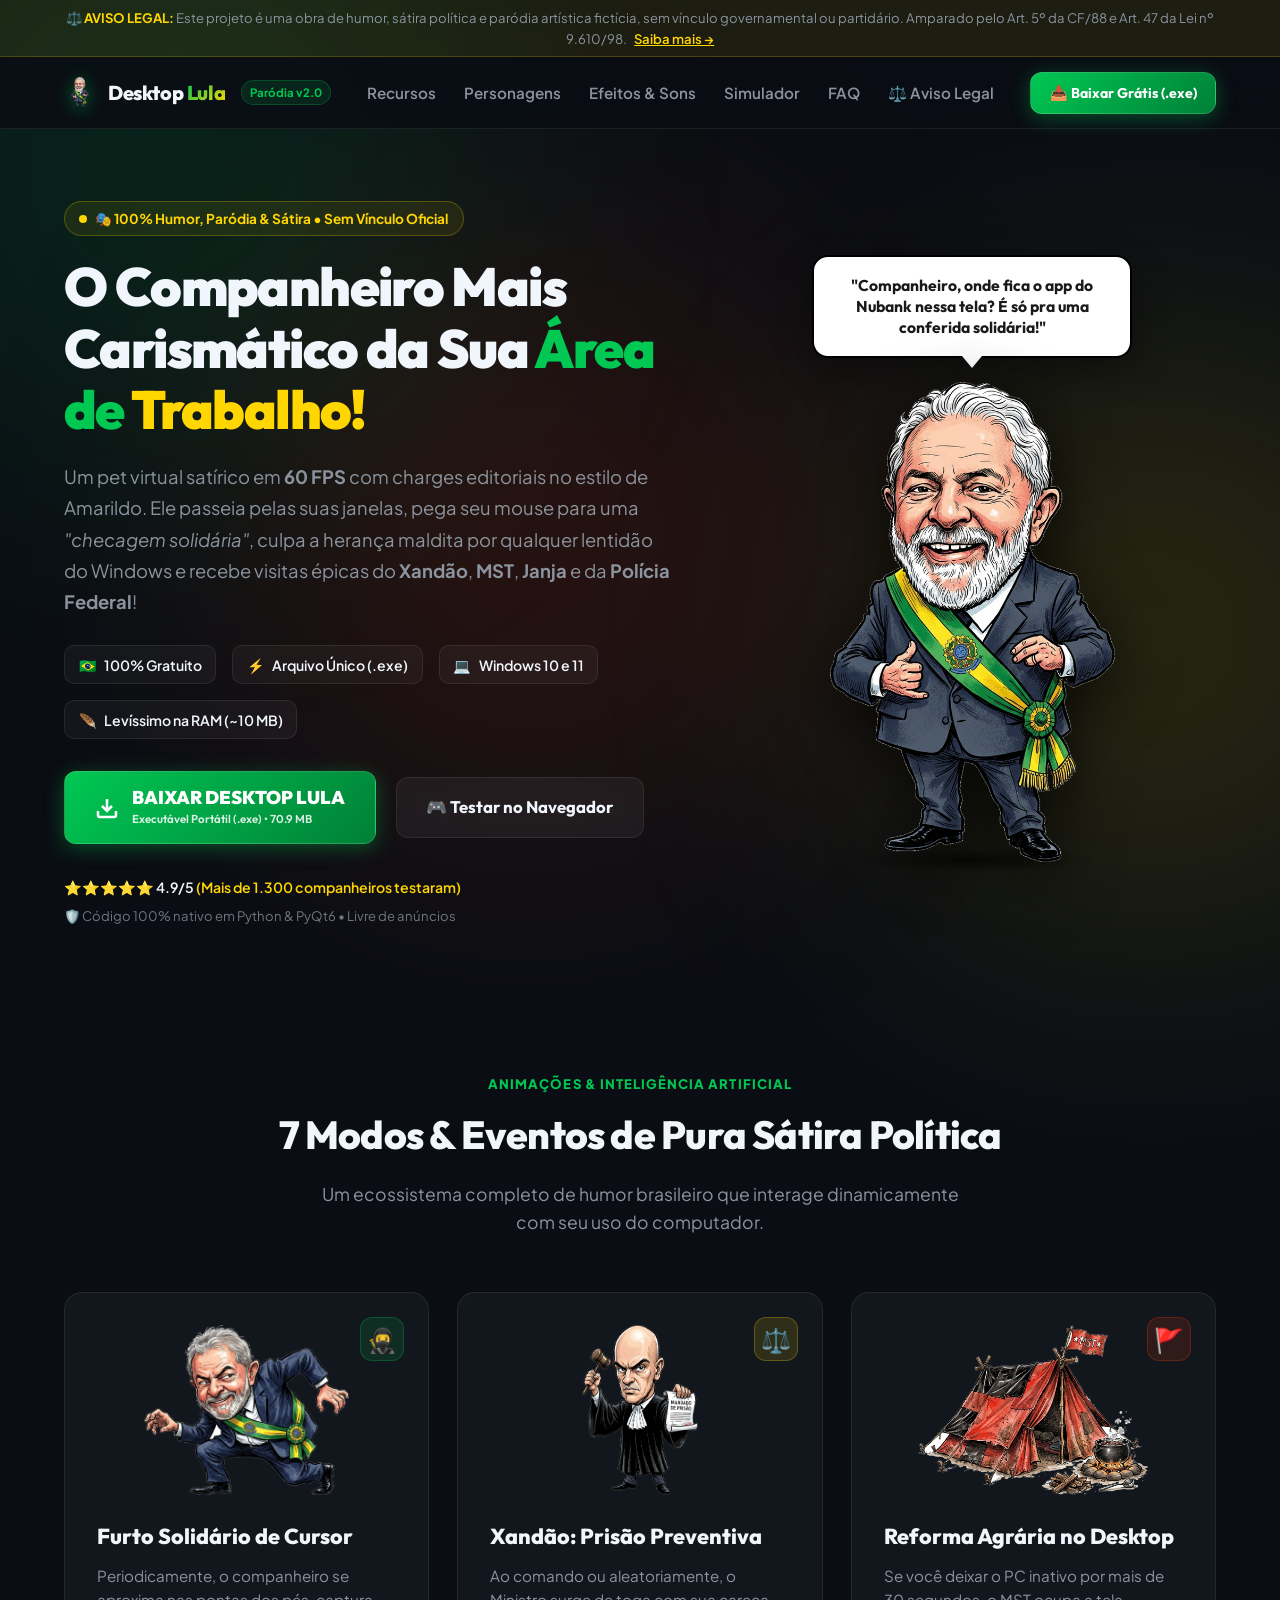
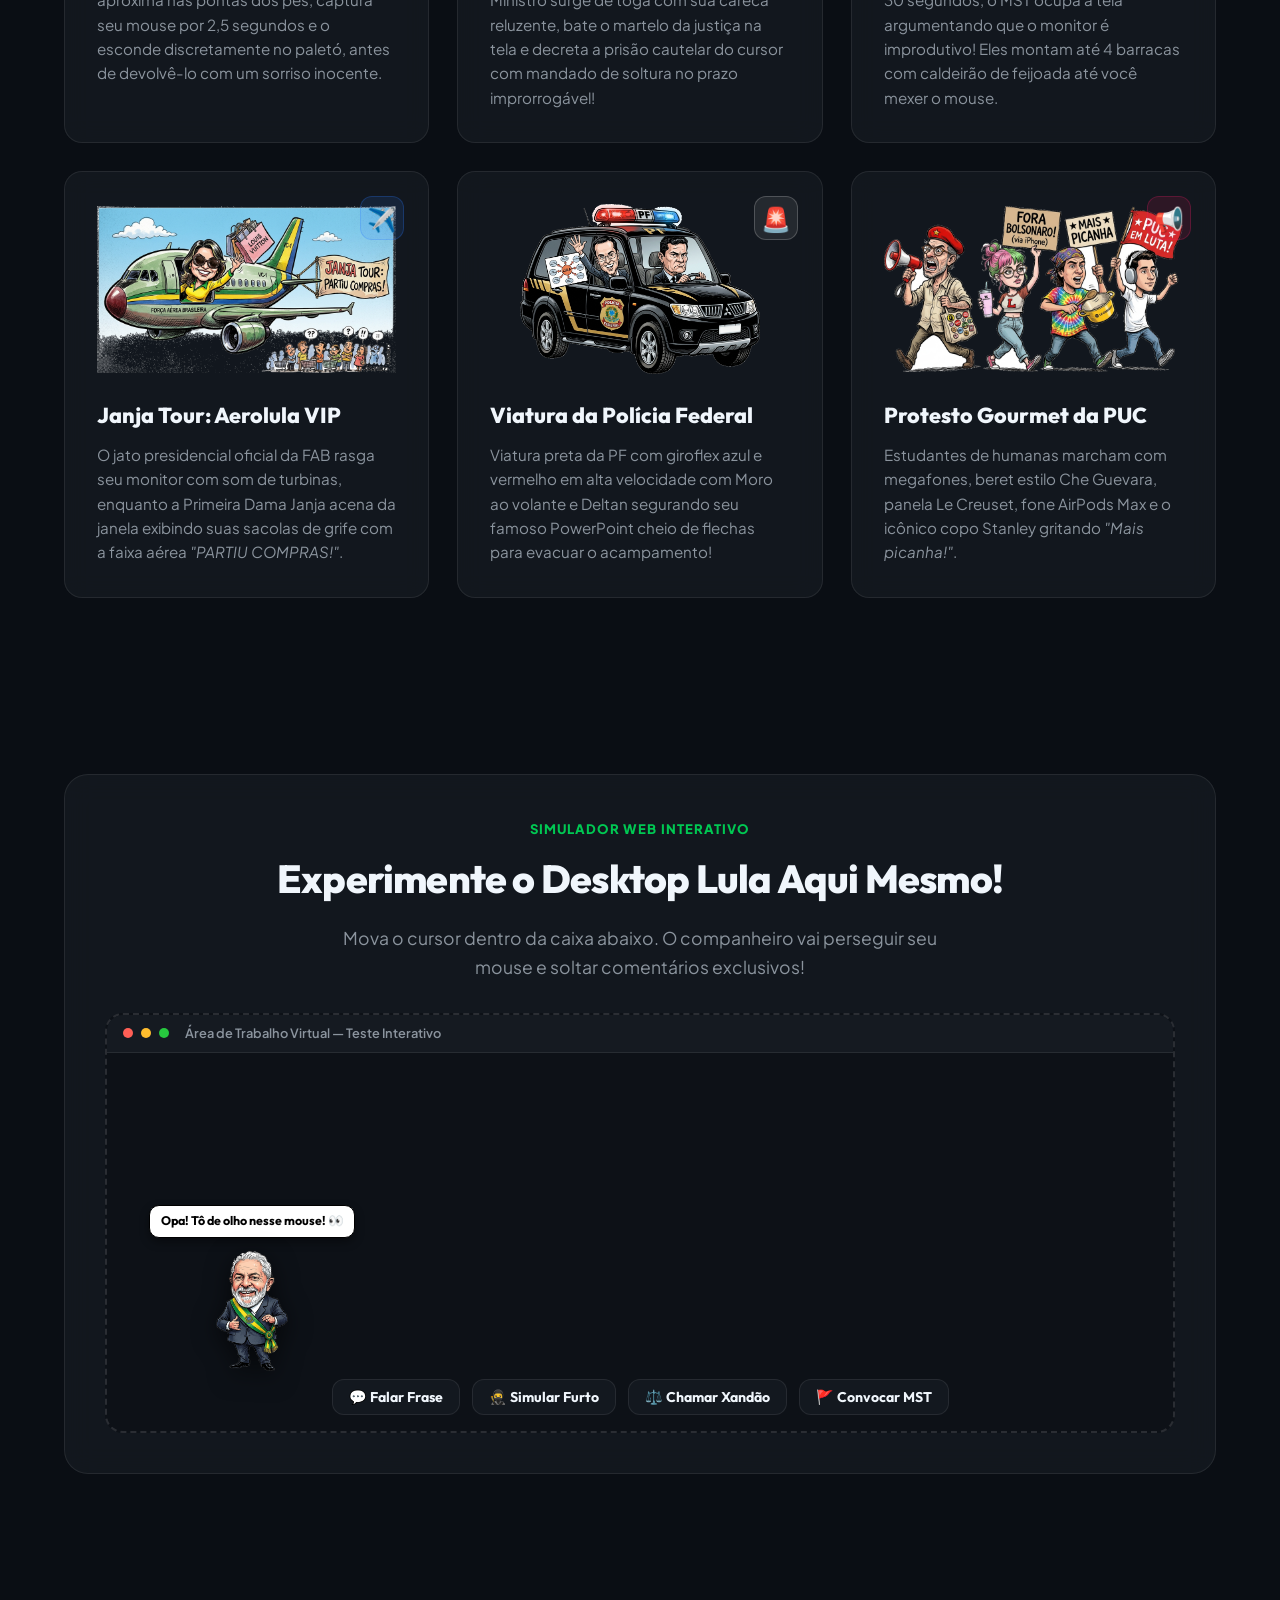
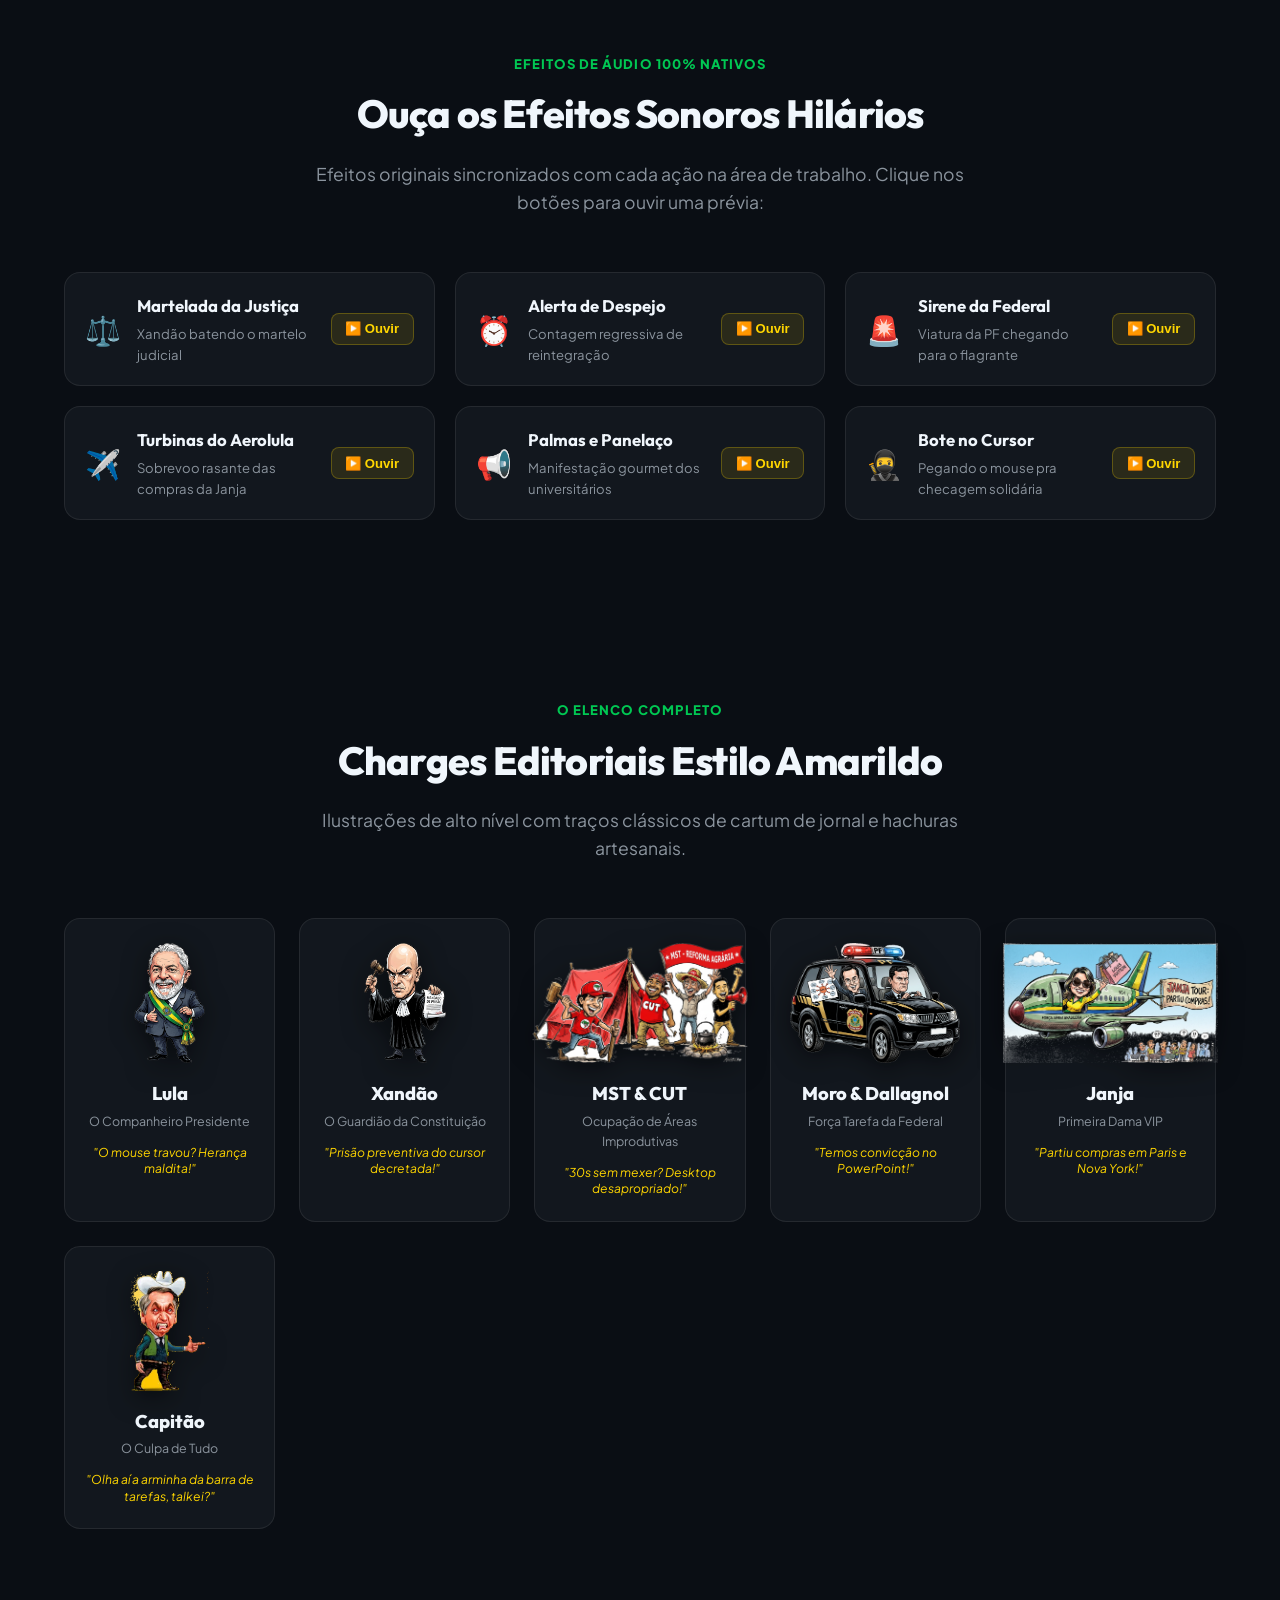
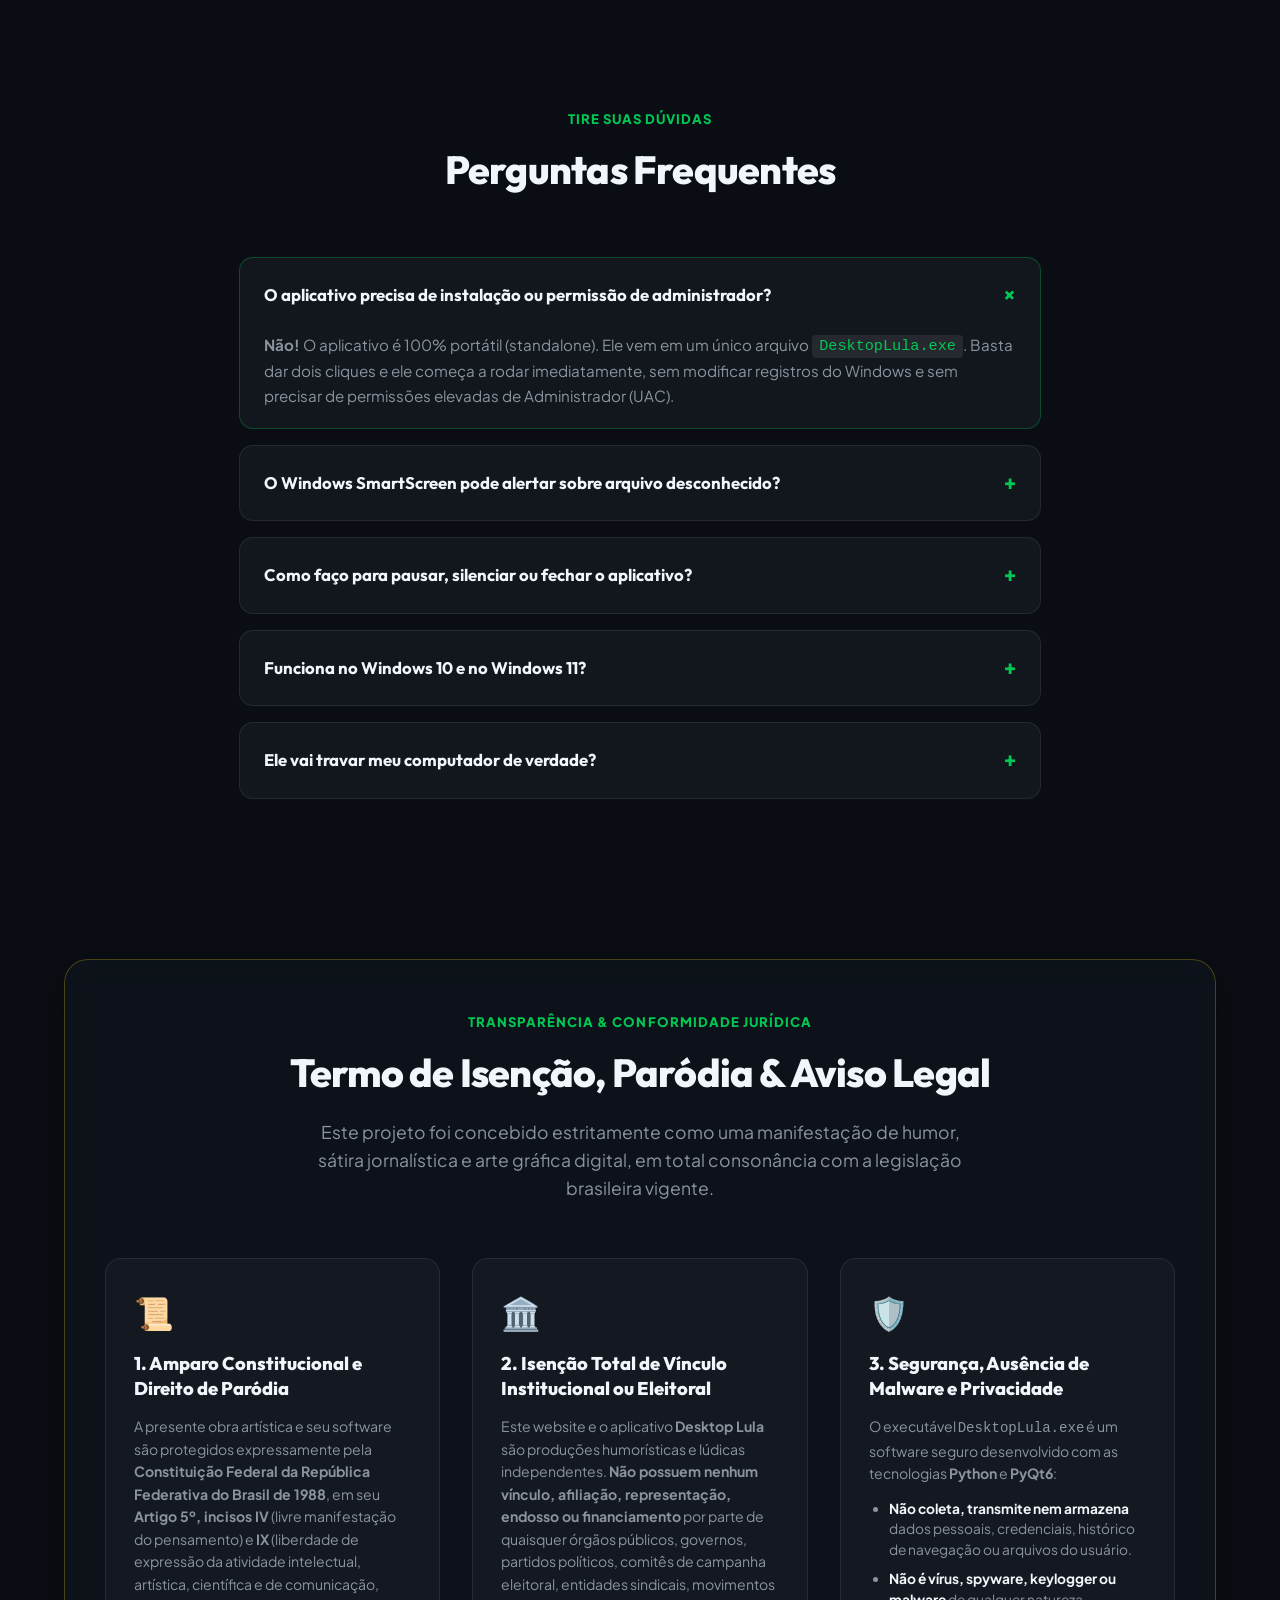
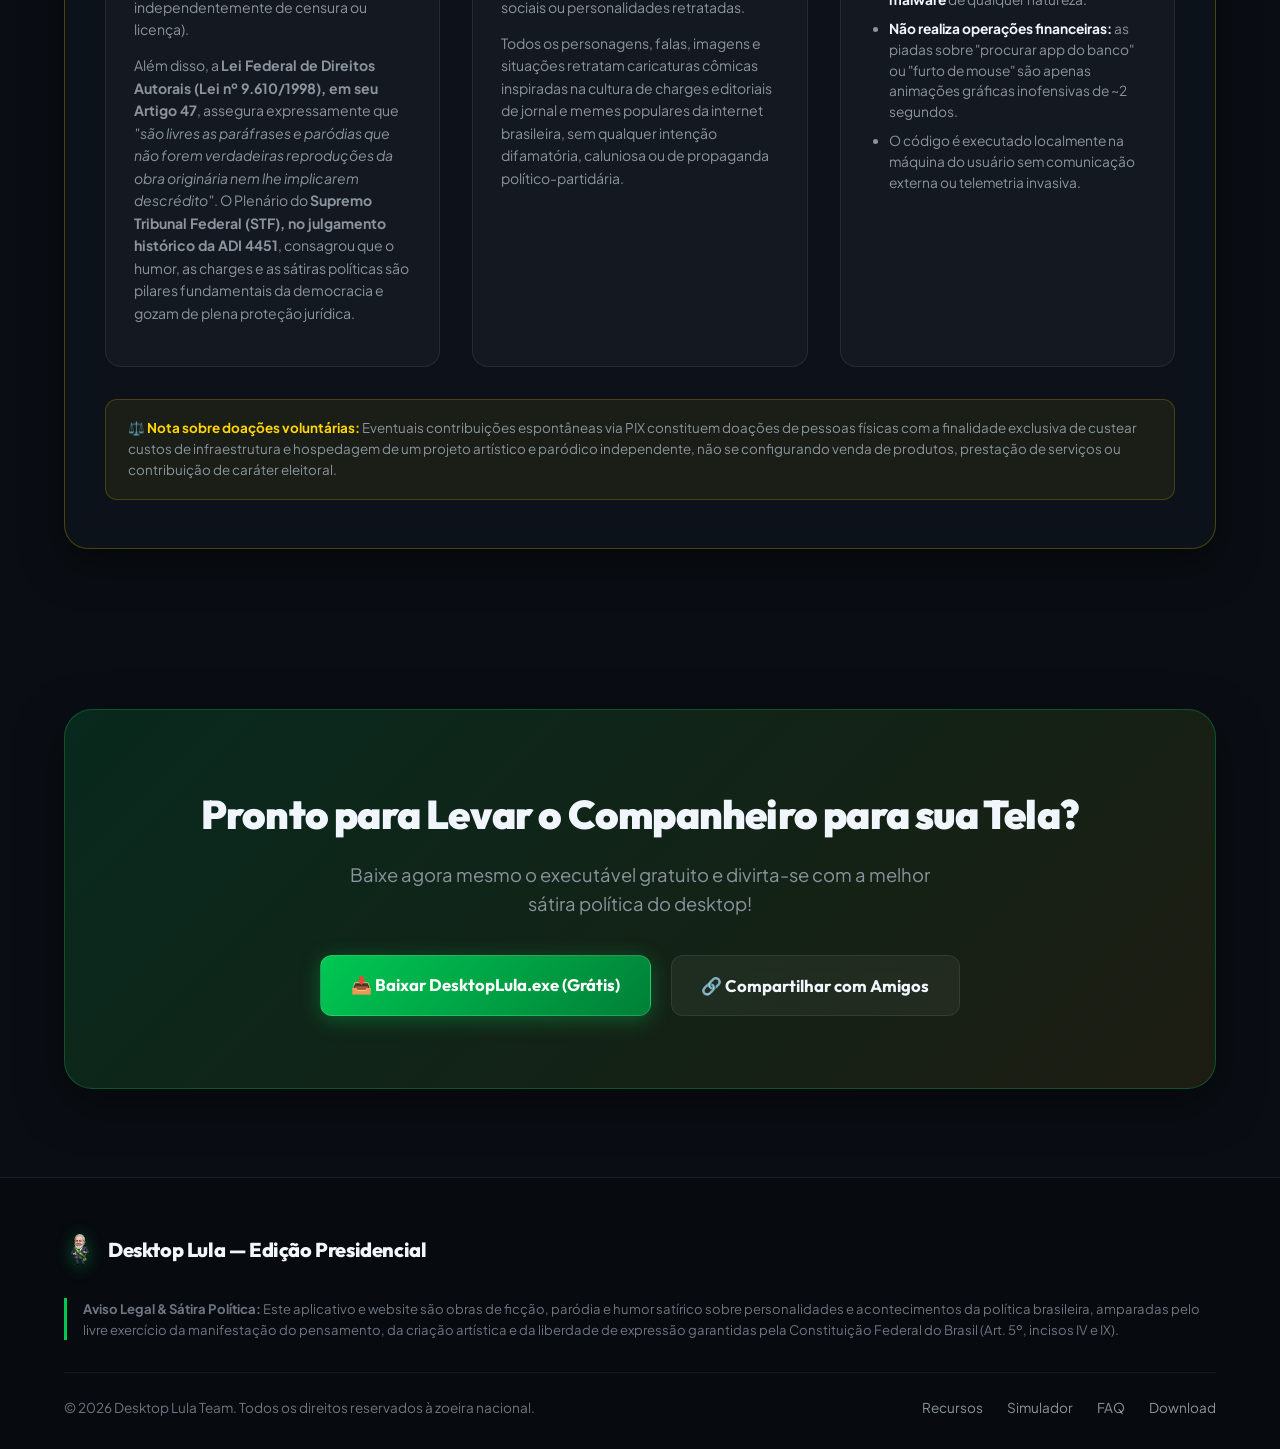
==== docs/index.html @ 73128974 "docs: configura links oficiais do repositorio e pasta docs para GitHub Pages" ====
<!DOCTYPE html>
<html lang="pt-BR">
<head>
  <meta charset="UTF-8">
  <meta name="viewport" content="width=device-width, initial-scale=1.0">
  <meta http-equiv="X-UA-Compatible" content="ie=edge">

  <!-- Primary Meta Tags & SEO -->
  <title>Desktop Lula: Edição Presidencial — O Pet Virtual Satírico para Windows</title>
  <meta name="title" content="Desktop Lula: Edição Presidencial — O Pet Virtual Satírico para Windows">
  <meta name="description" content="Baixe grátis o Desktop Lula: o mascote virtual satírico para Windows! Ele caminha pela sua tela, pega o cursor emprestado, traz o Xandão, MST, Janja e a Polícia Federal com charges exclusivas estilo Amarildo.">
  <meta name="keywords" content="desktop lula, lula pet virtual, shimeji lula windows, baixar lula pet pc, desktop pet brasil, xandao mouse, mst barracas pc, satira politica download gratis, aerolula janja, pet virtual satira">
  <meta name="author" content="Desktop Lula Team">
  <meta name="robots" content="index, follow, max-image-preview:large, max-snippet:-1, max-video-preview:-1">
  <link rel="canonical" href="https://pedrocentral09.github.io/luladesktop/">
  <meta name="theme-color" content="#008037">

  <!-- Open Graph / Facebook / WhatsApp -->
  <meta property="og:type" content="website">
  <meta property="og:url" content="https://pedrocentral09.github.io/luladesktop/">
  <meta property="og:title" content="Desktop Lula: Edição Presidencial — Baixe Grátis para Windows!">
  <meta property="og:description" content="O mascote virtual que pega seu mouse emprestado, culpa a herança maldita e traz visitas do Xandão, MST e Polícia Federal para sua área de trabalho!">
  <meta property="og:image" content="images/lula_hero.png">
  <meta property="og:image:alt" content="Caricatura do Desktop Lula caminhando na área de trabalho">
  <meta property="og:locale" content="pt_BR">
  <meta property="og:site_name" content="Desktop Lula Presidencial">

  <!-- Twitter Card -->
  <meta name="twitter:card" content="summary_large_image">
  <meta name="twitter:url" content="https://pedrocentral09.github.io/luladesktop/">
  <meta name="twitter:title" content="Desktop Lula: Edição Presidencial — Baixe Grátis para Windows!">
  <meta name="twitter:description" content="O pet virtual satírico que caminha pela sua tela e traz toda a política brasileira em charges animadas!">
  <meta name="twitter:image" content="images/lula_hero.png">

  <!-- Favicon -->
  <link rel="icon" type="image/x-icon" href="images/favicon.ico">

  <!-- Preconnect to fonts -->
  <link rel="preconnect" href="https://fonts.googleapis.com">
  <link rel="preconnect" href="https://fonts.gstatic.com" crossorigin>
  <link href="https://fonts.googleapis.com/css2?family=Outfit:wght@400;600;700;800;900&family=Plus+Jakarta+Sans:wght@400;500;600;700&display=swap" rel="stylesheet">

  <!-- Stylesheet -->
  <link rel="stylesheet" href="styles.css">

  <!-- Schema.org Structured Data -->
  <script type="application/ld+json">
  {
    "@context": "https://schema.org",
    "@type": "SoftwareApplication",
    "name": "Desktop Lula: Edição Presidencial",
    "operatingSystem": "Windows 10, Windows 11",
    "applicationCategory": "EntertainmentApplication",
    "softwareVersion": "2.0.0",
    "fileSize": "70MB",
    "offers": {
      "@type": "Offer",
      "price": "0",
      "priceCurrency": "BRL"
    },
    "description": "Aplicativo de pet virtual satírico para desktop Windows com animações fluidas a 60 FPS, física realista, efeitos sonoros e charges de sátira política.",
    "aggregateRating": {
      "@type": "AggregateRating",
      "ratingValue": "4.9",
      "ratingCount": "1380",
      "bestRating": "5",
      "worstRating": "1"
    },
    "downloadUrl": "https://github.com/pedrocentral09/luladesktop/releases/latest/download/DesktopLula.exe"
  }
  </script>
</head>
<body>

  <!-- Background Animated Glow Gradients -->
  <div class="ambient-glow glow-green"></div>
  <div class="ambient-glow glow-yellow"></div>
  <div class="ambient-glow glow-red"></div>

  <!-- Top Notice Bar (Disclaimer de Humor e Paródia) -->
  <div class="top-legal-bar">
    <div class="container text-center">
      <span>⚖️ <strong>AVISO LEGAL:</strong> Este projeto é uma obra de humor, sátira política e paródia artística fictícia, sem vínculo governamental ou partidário. Amparado pelo Art. 5º da CF/88 e Art. 47 da Lei nº 9.610/98. <a href="#aviso-legal" class="top-legal-link">Saiba mais &rarr;</a></span>
    </div>
  </div>

  <!-- Header / Navigation -->
  <header class="site-header">
    <div class="container nav-container">
      <a href="#" class="brand">
        <img src="images/favicon.ico" alt="Ícone Presidencial" class="brand-icon">
        <span class="brand-name">Desktop <span class="text-gradient">Lula</span></span>
        <span class="badge-version">Paródia v2.0</span>
      </a>

      <nav class="nav-links">
        <a href="#recursos">Recursos</a>
        <a href="#personagens">Personagens</a>
        <a href="#sons">Efeitos & Sons</a>
        <a href="#demo">Simulador</a>
        <a href="#faq">FAQ</a>
        <a href="#aviso-legal">⚖️ Aviso Legal</a>
      </nav>

      <div class="nav-actions">
        <a href="https://github.com/pedrocentral09/luladesktop/releases/latest/download/DesktopLula.exe" class="btn btn-primary btn-sm" download>
          <span>📥 Baixar Grátis (.exe)</span>
        </a>
      </div>
    </div>
  </header>

  <!-- Hero Section -->
  <section class="hero-section">
    <div class="container hero-grid">
      <div class="hero-content">
        <div class="pill-badge">
          <span class="pill-dot"></span>
          <span>🎭 100% Humor, Paródia & Sátira • Sem Vínculo Oficial</span>
        </div>

        <h1 class="hero-title">
          O Companheiro Mais Carismático da Sua <span class="highlight-green">Área de</span> <span class="highlight-yellow">Trabalho!</span>
        </h1>

        <p class="hero-description">
          Um pet virtual satírico em <strong>60 FPS</strong> com charges editoriais no estilo de Amarildo. 
          Ele passeia pelas suas janelas, pega seu mouse para uma <em>"checagem solidária"</em>, culpa a herança maldita por qualquer lentidão do Windows e recebe visitas épicas do <strong>Xandão</strong>, <strong>MST</strong>, <strong>Janja</strong> e da <strong>Polícia Federal</strong>!
        </p>

        <!-- Highlights Badges -->
        <div class="hero-badges">
          <div class="badge-item">
            <span class="badge-icon">🇧🇷</span>
            <span>100% Gratuito</span>
          </div>
          <div class="badge-item">
            <span class="badge-icon">⚡</span>
            <span>Arquivo Único (.exe)</span>
          </div>
          <div class="badge-item">
            <span class="badge-icon">💻</span>
            <span>Windows 10 e 11</span>
          </div>
          <div class="badge-item">
            <span class="badge-icon">🪶</span>
            <span>Levíssimo na RAM (~10 MB)</span>
          </div>
        </div>

        <!-- Primary CTA Buttons -->
        <div class="hero-cta-group">
          <a href="https://github.com/pedrocentral09/luladesktop/releases/latest/download/DesktopLula.exe" class="btn btn-primary btn-lg" id="btn-download" download>
            <div class="btn-icon-wrapper">
              <svg width="24" height="24" viewBox="0 0 24 24" fill="none" stroke="currentColor" stroke-width="2.5"><path d="M21 15v4a2 2 0 0 1-2 2H5a2 2 0 0 1-2-2v-4"></path><polyline points="7 10 12 15 17 10"></polyline><line x1="12" y1="15" x2="12" y2="3"></line></svg>
            </div>
            <div class="btn-text">
              <span class="btn-title">BAIXAR DESKTOP LULA</span>
              <span class="btn-sub">Executável Portátil (.exe) • 70.9 MB</span>
            </div>
          </a>

          <a href="#demo" class="btn btn-secondary btn-lg">
            <span>🎮 Testar no Navegador</span>
          </a>
        </div>

        <!-- Social Proof & Compatibility -->
        <div class="hero-footer-info">
          <div class="rating-stars">
            ⭐⭐⭐⭐⭐ <span class="rating-val">4.9/5</span> (Mais de 1.300 companheiros testaram)
          </div>
          <div class="safe-tag">
            <span class="safe-icon">🛡️</span> Código 100% nativo em Python & PyQt6 • Livre de anúncios
          </div>
        </div>
      </div>

      <!-- Hero Visual Art -->
      <div class="hero-visual">
        <div class="visual-card">
          <div class="speech-bubble-hero" id="hero-bubble">
            <p id="hero-phrase">"Companheiro, onde fica o app do Nubank nessa tela? É só pra uma conferida solidária!"</p>
            <span class="bubble-arrow"></span>
          </div>
          <img src="images/lula_hero.png" alt="Desktop Lula Caricatura Oficial" class="hero-character-img" id="hero-lula-img">
          <div class="ground-shadow"></div>
        </div>
      </div>
    </div>
  </section>

  <!-- Features Grid Section -->
  <section class="section features-section" id="recursos">
    <div class="container">
      <div class="section-header text-center">
        <span class="section-tag">Animações & Inteligência Artificial</span>
        <h2 class="section-title">7 Modos & Eventos de Pura Sátira Política</h2>
        <p class="section-desc">Um ecossistema completo de humor brasileiro que interage dinamicamente com seu uso do computador.</p>
      </div>

      <div class="features-grid">

        <!-- Feature 1 -->
        <div class="feature-card">
          <div class="feature-icon-badge badge-green">🥷</div>
          <div class="feature-img-box">
            <img src="images/lula_sneak.png" alt="Furto sutil do cursor do mouse" loading="lazy">
          </div>
          <h3 class="feature-title">Furto Solidário de Cursor</h3>
          <p class="feature-text">
            Periodicamente, o companheiro se aproxima nas pontas dos pés, captura seu mouse por 2,5 segundos e o esconde discretamente no paletó, antes de devolvê-lo com um sorriso inocente.
          </p>
        </div>

        <!-- Feature 2 -->
        <div class="feature-card">
          <div class="feature-icon-badge badge-gold">⚖️</div>
          <div class="feature-img-box">
            <img src="images/xandao.png" alt="Xandão decretando prisão preventiva do cursor" loading="lazy">
          </div>
          <h3 class="feature-title">Xandão: Prisão Preventiva</h3>
          <p class="feature-text">
            Ao comando ou aleatoriamente, o Ministro surge de toga com sua careca reluzente, bate o martelo da justiça na tela e decreta a prisão cautelar do cursor com mandado de soltura no prazo improrrogável!
          </p>
        </div>

        <!-- Feature 3 -->
        <div class="feature-card">
          <div class="feature-icon-badge badge-red">🚩</div>
          <div class="feature-img-box">
            <img src="images/tent.png" alt="Barracas do MST acampando no desktop" loading="lazy">
          </div>
          <h3 class="feature-title">Reforma Agrária no Desktop</h3>
          <p class="feature-text">
            Se você deixar o PC inativo por mais de 30 segundos, o MST ocupa a tela argumentando que o monitor é improdutivo! Eles montam até 4 barracas com caldeirão de feijoada até você mexer o mouse.
          </p>
        </div>

        <!-- Feature 4 -->
        <div class="feature-card">
          <div class="feature-icon-badge badge-blue">✈️</div>
          <div class="feature-img-box">
            <img src="images/plane.png" alt="Aerolula da Janja sobrevoando o desktop" loading="lazy">
          </div>
          <h3 class="feature-title">Janja Tour: Aerolula VIP</h3>
          <p class="feature-text">
            O jato presidencial oficial da FAB rasga seu monitor com som de turbinas, enquanto a Primeira Dama Janja acena da janela exibindo suas sacolas de grife com a faixa aérea <em>"PARTIU COMPRAS!"</em>.
          </p>
        </div>

        <!-- Feature 5 -->
        <div class="feature-card">
          <div class="feature-icon-badge badge-dark">🚨</div>
          <div class="feature-img-box">
            <img src="images/police.png" alt="Viatura da Federal com Moro e Dallagnol" loading="lazy">
          </div>
          <h3 class="feature-title">Viatura da Polícia Federal</h3>
          <p class="feature-text">
            Viatura preta da PF com giroflex azul e vermelho em alta velocidade com Moro ao volante e Deltan segurando seu famoso PowerPoint cheio de flechas para evacuar o acampamento!
          </p>
        </div>

        <!-- Feature 6 -->
        <div class="feature-card">
          <div class="feature-icon-badge badge-pink">📢</div>
          <div class="feature-img-box">
            <img src="images/puc.png" alt="Militantes da PUC com copo Stanley" loading="lazy">
          </div>
          <h3 class="feature-title">Protesto Gourmet da PUC</h3>
          <p class="feature-text">
            Estudantes de humanas marcham com megafones, beret estilo Che Guevara, panela Le Creuset, fone AirPods Max e o icônico copo Stanley gritando <em>"Mais picanha!"</em>.
          </p>
        </div>

      </div>
    </div>
  </section>

  <!-- Interactive Sandbox / Demo Simulator -->
  <section class="section demo-section" id="demo">
    <div class="container">
      <div class="demo-wrapper">
        <div class="demo-header">
          <span class="section-tag">Simulador Web Interativo</span>
          <h2 class="section-title">Experimente o Desktop Lula Aqui Mesmo!</h2>
          <p class="section-desc">Mova o cursor dentro da caixa abaixo. O companheiro vai perseguir seu mouse e soltar comentários exclusivos!</p>
        </div>

        <div class="canvas-arena" id="arena">
          <div class="arena-topbar">
            <span class="arena-dot red"></span>
            <span class="arena-dot yellow"></span>
            <span class="arena-dot green"></span>
            <span class="arena-title">Área de Trabalho Virtual — Teste Interativo</span>
          </div>

          <!-- Pet inside Simulator -->
          <div class="sim-pet" id="sim-pet">
            <div class="sim-bubble" id="sim-bubble">Opa! Tô de olho nesse mouse! 👀</div>
            <img src="images/lula_hero.png" alt="Simulador Lula" id="sim-img">
          </div>

          <!-- Interactive controls -->
          <div class="arena-controls">
            <button class="btn btn-sm btn-outline" id="btn-phrase">💬 Falar Frase</button>
            <button class="btn btn-sm btn-outline" id="btn-sound-grab">🥷 Simular Furto</button>
            <button class="btn btn-sm btn-outline" id="btn-sound-xandao">⚖️ Chamar Xandão</button>
            <button class="btn btn-sm btn-outline" id="btn-sound-mst">🚩 Convocar MST</button>
          </div>
        </div>
      </div>
    </div>
  </section>

  <!-- Soundboard / Audio Section -->
  <section class="section soundboard-section" id="sons">
    <div class="container">
      <div class="section-header text-center">
        <span class="section-tag">Efeitos de Áudio 100% Nativos</span>
        <h2 class="section-title">Ouça os Efeitos Sonoros Hilários</h2>
        <p class="section-desc">Efeitos originais sincronizados com cada ação na área de trabalho. Clique nos botões para ouvir uma prévia:</p>
      </div>

      <div class="sound-grid">
        <div class="sound-card" data-sound="xandao_gavel.wav">
          <div class="sound-icon">⚖️</div>
          <div class="sound-info">
            <h4>Martelada da Justiça</h4>
            <p>Xandão batendo o martelo judicial</p>
          </div>
          <button class="sound-play-btn" aria-label="Tocar martelada">▶️ Ouvir</button>
        </div>

        <div class="sound-card" data-sound="eviction_alert.wav">
          <div class="sound-icon">⏰</div>
          <div class="sound-info">
            <h4>Alerta de Despejo</h4>
            <p>Contagem regressiva de reintegração</p>
          </div>
          <button class="sound-play-btn" aria-label="Tocar alerta">▶️ Ouvir</button>
        </div>

        <div class="sound-card" data-sound="police_siren.wav">
          <div class="sound-icon">🚨</div>
          <div class="sound-info">
            <h4>Sirene da Federal</h4>
            <p>Viatura da PF chegando para o flagrante</p>
          </div>
          <button class="sound-play-btn" aria-label="Tocar sirene">▶️ Ouvir</button>
        </div>

        <div class="sound-card" data-sound="plane_flyby.wav">
          <div class="sound-icon">✈️</div>
          <div class="sound-info">
            <h4>Turbinas do Aerolula</h4>
            <p>Sobrevoo rasante das compras da Janja</p>
          </div>
          <button class="sound-play-btn" aria-label="Tocar avião">▶️ Ouvir</button>
        </div>

        <div class="sound-card" data-sound="protesto_puc.wav">
          <div class="sound-icon">📢</div>
          <div class="sound-info">
            <h4>Palmas e Panelaço</h4>
            <p>Manifestação gourmet dos universitários</p>
          </div>
          <button class="sound-play-btn" aria-label="Tocar protesto">▶️ Ouvir</button>
        </div>

        <div class="sound-card" data-sound="grab.wav">
          <div class="sound-icon">🥷</div>
          <div class="sound-info">
            <h4>Bote no Cursor</h4>
            <p>Pegando o mouse pra checagem solidária</p>
          </div>
          <button class="sound-play-btn" aria-label="Tocar bote">▶️ Ouvir</button>
        </div>
      </div>
    </div>
  </section>

  <!-- Characters Showcase -->
  <section class="section cast-section" id="personagens">
    <div class="container">
      <div class="section-header text-center">
        <span class="section-tag">O Elenco Completo</span>
        <h2 class="section-title">Charges Editoriais Estilo Amarildo</h2>
        <p class="section-desc">Ilustrações de alto nível com traços clássicos de cartum de jornal e hachuras artesanais.</p>
      </div>

      <div class="cast-grid">
        <div class="cast-card">
          <img src="images/lula_hero.png" alt="Lula Caricatura" class="cast-img" loading="lazy">
          <h3 class="cast-name">Lula</h3>
          <p class="cast-role">O Companheiro Presidente</p>
          <span class="cast-quote">"O mouse travou? Herança maldita!"</span>
        </div>

        <div class="cast-card">
          <img src="images/xandao.png" alt="Xandão Caricatura" class="cast-img" loading="lazy">
          <h3 class="cast-name">Xandão</h3>
          <p class="cast-role">O Guardião da Constituição</p>
          <span class="cast-quote">"Prisão preventiva do cursor decretada!"</span>
        </div>

        <div class="cast-card">
          <img src="images/mst_camp.png" alt="MST Caricatura" class="cast-img" loading="lazy">
          <h3 class="cast-name">MST & CUT</h3>
          <p class="cast-role">Ocupação de Áreas Improdutivas</p>
          <span class="cast-quote">"30s sem mexer? Desktop desapropriado!"</span>
        </div>

        <div class="cast-card">
          <img src="images/police.png" alt="Moro e Dallagnol Caricatura" class="cast-img" loading="lazy">
          <h3 class="cast-name">Moro & Dallagnol</h3>
          <p class="cast-role">Força Tarefa da Federal</p>
          <span class="cast-quote">"Temos convicção no PowerPoint!"</span>
        </div>

        <div class="cast-card">
          <img src="images/plane.png" alt="Janja Aerolula Caricatura" class="cast-img" loading="lazy">
          <h3 class="cast-name">Janja</h3>
          <p class="cast-role">Primeira Dama VIP</p>
          <span class="cast-quote">"Partiu compras em Paris e Nova York!"</span>
        </div>

        <div class="cast-card">
          <img src="images/bolsonaro.png" alt="Bolsonaro Caricatura" class="cast-img" loading="lazy">
          <h3 class="cast-name">Capitão</h3>
          <p class="cast-role">O Culpa de Tudo</p>
          <span class="cast-quote">"Olha aí a arminha da barra de tarefas, talkei?"</span>
        </div>
      </div>
    </div>
  </section>

  <!-- FAQ Section -->
  <section class="section faq-section" id="faq">
    <div class="container max-w-md">
      <div class="section-header text-center">
        <span class="section-tag">Tire Suas Dúvidas</span>
        <h2 class="section-title">Perguntas Frequentes</h2>
      </div>

      <div class="faq-accordion">
        <details class="faq-item" open>
          <summary class="faq-question">
            <span>O aplicativo precisa de instalação ou permissão de administrador?</span>
            <span class="faq-icon">+</span>
          </summary>
          <div class="faq-answer">
            <p><strong>Não!</strong> O aplicativo é 100% portátil (standalone). Ele vem em um único arquivo <code>DesktopLula.exe</code>. Basta dar dois cliques e ele começa a rodar imediatamente, sem modificar registros do Windows e sem precisar de permissões elevadas de Administrador (UAC).</p>
          </div>
        </details>

        <details class="faq-item">
          <summary class="faq-question">
            <span>O Windows SmartScreen pode alertar sobre arquivo desconhecido?</span>
            <span class="faq-icon">+</span>
          </summary>
          <div class="faq-answer">
            <p>Sim, como se trata de um executável independente novo e sem certificado comercial da Microsoft de dezenas de milhares de dólares, o Windows pode exibir a tela azul do SmartScreen. Basta clicar em <strong>"Mais informações"</strong> e depois em <strong>"Executar assim mesmo"</strong>. O código é 100% limpo, feito em Python e PyQt6.</p>
          </div>
        </details>

        <details class="faq-item">
          <summary class="faq-question">
            <span>Como faço para pausar, silenciar ou fechar o aplicativo?</span>
            <span class="faq-icon">+</span>
          </summary>
          <div class="faq-answer">
            <p>O Desktop Lula fica discretamente na bandeja do sistema (perto do relógio do Windows). Basta clicar com o botão direito no ícone presidencial para abrir o menu completo com opções de <strong>Pausar</strong>, <strong>Silenciar Sons</strong>, <strong>Disparar Ações Manuais</strong> ou <strong>Fechar</strong>.</p>
          </div>
        </details>

        <details class="faq-item">
          <summary class="faq-question">
            <span>Funciona no Windows 10 e no Windows 11?</span>
            <span class="faq-icon">+</span>
          </summary>
          <div class="faq-answer">
            <p>Sim! É totalmente compatível com Windows 10 e Windows 11 (64-bit), suportando múltiplos monitores e mantendo transparência suave com aceleração de hardware.</p>
          </div>
        </details>

        <details class="faq-item">
          <summary class="faq-question">
            <span>Ele vai travar meu computador de verdade?</span>
            <span class="faq-icon">+</span>
          </summary>
          <div class="faq-answer">
            <p>Não! Todas as interações com o mouse duram apenas cerca de 2 segundos para fins de piada visual e devolvem imediatamente o controle total do cursor para você. O uso de memória RAM é de apenas ~10 a 20 MB.</p>
          </div>
        </details>
      </div>
    </div>
  </section>

  <!-- Seção de Termo Legal e Isenção de Responsabilidade (Disclaimer Jurídico) -->
  <section class="section legal-section" id="aviso-legal">
    <div class="container">
      <div class="legal-card-main">
        <div class="section-header text-center">
          <span class="section-tag">Transparência & Conformidade Jurídica</span>
          <h2 class="section-title">Termo de Isenção, Paródia & Aviso Legal</h2>
          <p class="section-desc">
            Este projeto foi concebido estritamente como uma manifestação de humor, sátira jornalística e arte gráfica digital, em total consonância com a legislação brasileira vigente.
          </p>
        </div>

        <div class="legal-grid">
          <!-- Bloco 1: Amparo Constitucional e Liberdade de Expressão -->
          <div class="legal-card">
            <div class="legal-icon">📜</div>
            <h3>1. Amparo Constitucional e Direito de Paródia</h3>
            <p>
              A presente obra artística e seu software são protegidos expressamente pela <strong>Constituição Federal da República Federativa do Brasil de 1988</strong>, em seu <strong>Artigo 5º, incisos IV</strong> (livre manifestação do pensamento) e <strong>IX</strong> (liberdade de expressão da atividade intelectual, artística, científica e de comunicação, independentemente de censura ou licença).
            </p>
            <p>
              Além disso, a <strong>Lei Federal de Direitos Autorais (Lei nº 9.610/1998), em seu Artigo 47</strong>, assegura expressamente que <em>"são livres as paráfrases e paródias que não forem verdadeiras reproduções da obra originária nem lhe implicarem descrédito"</em>. O Plenário do <strong>Supremo Tribunal Federal (STF), no julgamento histórico da ADI 4451</strong>, consagrou que o humor, as charges e as sátiras políticas são pilares fundamentais da democracia e gozam de plena proteção jurídica.
            </p>
          </div>

          <!-- Bloco 2: Ausência de Vínculo Partidário ou Governamental -->
          <div class="legal-card">
            <div class="legal-icon">🏛️</div>
            <h3>2. Isenção Total de Vínculo Institucional ou Eleitoral</h3>
            <p>
              Este website e o aplicativo <strong>Desktop Lula</strong> são produções humorísticas e lúdicas independentes. <strong>Não possuem nenhum vínculo, afiliação, representação, endosso ou financiamento</strong> por parte de quaisquer órgãos públicos, governos, partidos políticos, comitês de campanha eleitoral, entidades sindicais, movimentos sociais ou personalidades retratadas.
            </p>
            <p>
              Todos os personagens, falas, imagens e situações retratam caricaturas cômicas inspiradas na cultura de charges editoriais de jornal e memes populares da internet brasileira, sem qualquer intenção difamatória, caluniosa ou de propaganda político-partidária.
            </p>
          </div>

          <!-- Bloco 3: Segurança Técnica, Privacidade e Integridade -->
          <div class="legal-card">
            <div class="legal-icon">🛡️</div>
            <h3>3. Segurança, Ausência de Malware e Privacidade</h3>
            <p>
              O executável <code>DesktopLula.exe</code> é um software seguro desenvolvido com as tecnologias <strong>Python</strong> e <strong>PyQt6</strong>:
            </p>
            <ul class="legal-list">
              <li><strong>Não coleta, transmite nem armazena</strong> dados pessoais, credenciais, histórico de navegação ou arquivos do usuário.</li>
              <li><strong>Não é vírus, spyware, keylogger ou malware</strong> de qualquer natureza.</li>
              <li><strong>Não realiza operações financeiras:</strong> as piadas sobre "procurar app do banco" ou "furto de mouse" são apenas animações gráficas inofensivas de ~2 segundos.</li>
              <li>O código é executado localmente na máquina do usuário sem comunicação externa ou telemetria invasiva.</li>
            </ul>
          </div>
        </div>

        <div class="legal-notice-box">
          <p>
            ⚖️ <strong>Nota sobre doações voluntárias:</strong> Eventuais contribuições espontâneas via PIX constituem doações de pessoas físicas com a finalidade exclusiva de custear custos de infraestrutura e hospedagem de um projeto artístico e paródico independente, não se configurando venda de produtos, prestação de serviços ou contribuição de caráter eleitoral.
          </p>
        </div>
      </div>
    </div>
  </section>

  <!-- Final CTA Banner -->
  <section class="section final-cta-section">
    <div class="container text-center">
      <div class="cta-box">
        <h2 class="cta-box-title">Pronto para Levar o Companheiro para sua Tela?</h2>
        <p class="cta-box-desc">Baixe agora mesmo o executável gratuito e divirta-se com a melhor sátira política do desktop!</p>
        <div class="cta-box-actions">
          <a href="https://github.com/pedrocentral09/luladesktop/releases/latest/download/DesktopLula.exe" class="btn btn-primary btn-lg" download>
            <span>📥 Baixar DesktopLula.exe (Grátis)</span>
          </a>
          <button class="btn btn-secondary btn-lg" onclick="navigator.clipboard.writeText(window.location.href); alert('Link da página copiado com sucesso! Compartilhe com os amigos no WhatsApp e Telegram.');">
            <span>🔗 Compartilhar com Amigos</span>
          </button>
        </div>
      </div>
    </div>
  </section>

  <!-- Site Footer -->
  <footer class="site-footer">
    <div class="container footer-content">
      <div class="footer-brand">
        <img src="images/favicon.ico" alt="Ícone Presidencial" class="brand-icon">
        <span class="brand-name">Desktop Lula — Edição Presidencial</span>
      </div>

      <div class="footer-disclaimer">
        <p>
          <strong>Aviso Legal & Sátira Política:</strong> Este aplicativo e website são obras de ficção, paródia e humor satírico sobre personalidades e acontecimentos da política brasileira, amparadas pelo livre exercício da manifestação do pensamento, da criação artística e da liberdade de expressão garantidas pela Constituição Federal do Brasil (Art. 5º, incisos IV e IX).
        </p>
      </div>

      <div class="footer-bottom">
        <p>© 2026 Desktop Lula Team. Todos os direitos reservados à zoeira nacional.</p>
        <div class="footer-links">
          <a href="#recursos">Recursos</a>
          <a href="#demo">Simulador</a>
          <a href="#faq">FAQ</a>
          <a href="https://github.com/pedrocentral09/luladesktop/releases/latest/download/DesktopLula.exe" download>Download</a>
        </div>
      </div>
    </div>
  </footer>

  <!-- Modal de Doação / Apoio Solidário no Download -->
  <div class="modal-overlay" id="donation-modal" role="dialog" aria-modal="true" aria-labelledby="modal-title">
    <div class="modal-card">
      <button class="modal-close-btn" id="modal-close" aria-label="Fechar janela">&times;</button>
      
      <div class="modal-header text-center">
        <div class="modal-badge">
          <span class="badge-dot"></span>
          <span>✅ Seu download está iniciando...</span>
        </div>
        <div class="modal-avatar">
          <img src="images/lula_hero.png" alt="Lula pedindo o Pix solidário" class="modal-lula-img">
        </div>
        <h3 class="modal-title" id="modal-title">Fortaleça com o <span class="highlight-yellow">Pix da Picanha!</span> 🥩🍺</h3>
        <p class="modal-desc">
          O <strong>Desktop Lula</strong> é 100% gratuito e livre de anúncios. Se você curtiu o projeto, que tal pagar um cafezinho ou contribuir com as despesas do Aerolula?
        </p>
      </div>

      <!-- Quick values -->
      <div class="donation-options">
        <button class="donation-pill active" data-val="2.00">☕ R$ 2,00 <span>Cafezinho</span></button>
        <button class="donation-pill" data-val="5.00">🍺 R$ 5,00 <span>Cervejinha</span></button>
        <button class="donation-pill" data-val="10.00">🥩 R$ 10,00 <span>Picanha</span></button>
        <button class="donation-pill" data-val="20.00">❤️ R$ 20,00 <span>Taxa do Amor</span></button>
      </div>

      <!-- PIX Box -->
      <div class="pix-box">
        <div class="pix-info">
          <span class="pix-label">Chave PIX (Aleatória / E-mail):</span>
          <div class="pix-key-wrapper">
            <input type="text" readonly id="pix-key-input" value="suachavepix@exemplo.com.br" class="pix-input">
            <button class="btn btn-sm btn-primary" id="btn-copy-pix">
              <span id="copy-pix-text">📋 Copiar Chave</span>
            </button>
          </div>
        </div>
        <div class="pix-qr-section">
          <img src="https://api.qrserver.com/v1/create-qr-code/?size=140x140&data=suachavepix@exemplo.com.br" alt="QR Code PIX" id="pix-qr-img" class="pix-qr">
          <span class="pix-qr-hint">Abra o app do seu banco e aponte a câmera</span>
        </div>
      </div>

      <!-- Alternative Payment (Livepix / Mercado Pago) -->
      <div class="alt-payment text-center">
        <span>Ou prefere apoiar por cartão / boleto?</span>
        <a href="https://livepix.gg/" target="_blank" rel="noopener" class="link-alt-pay">Acessar página no Livepix / Mercado Pago &rarr;</a>
      </div>

      <div class="modal-footer text-center">
        <button class="btn-skip-download" id="btn-modal-continue">
          Não posso apoiar agora, apenas continuar com o download &rarr;
        </button>
      </div>
    </div>
  </div>

  <!-- Scripts -->
  <script src="app.js"></script>
</body>
</html>
---- docs/styles.css ----
/* ==========================================================================
   Desktop Lula: Edição Presidencial — Modern Satirical Landing Page Styles
   ========================================================================== */

:root {
  --bg-dark: #0a0e14;
  --bg-card: rgba(22, 27, 34, 0.75);
  --bg-card-hover: rgba(30, 38, 48, 0.85);
  --border-card: rgba(255, 255, 255, 0.08);
  --border-card-hover: rgba(0, 200, 83, 0.35);

  --text-main: #f0f6fc;
  --text-muted: #8b949e;
  --text-dim: #6e7681;

  --color-green: #00c853;
  --color-green-dark: #008037;
  --color-yellow: #ffd600;
  --color-red: #ff3d00;
  --color-blue: #2979ff;
  --color-gold: #ffab00;

  --font-heading: 'Outfit', sans-serif;
  --font-body: 'Plus Jakarta Sans', -apple-system, BlinkMacSystemFont, sans-serif;

  --transition-fast: 0.18s ease;
  --transition-normal: 0.28s cubic-bezier(0.16, 1, 0.3, 1);
  --shadow-glow-green: 0 0 35px rgba(0, 200, 83, 0.2);
  --shadow-glow-gold: 0 0 35px rgba(255, 214, 0, 0.2);
}

/* Reset & Basics */
* {
  margin: 0;
  padding: 0;
  box-sizing: border-box;
}

html {
  scroll-behavior: smooth;
  font-size: 16px;
}

body {
  background-color: var(--bg-dark);
  color: var(--text-main);
  font-family: var(--font-body);
  line-height: 1.6;
  overflow-x: hidden;
  position: relative;
  -webkit-font-smoothing: antialiased;
}

/* Ambient Background Glow */
.ambient-glow {
  position: fixed;
  width: 550px;
  height: 550px;
  border-radius: 50%;
  filter: blur(140px);
  pointer-events: none;
  z-index: 0;
  opacity: 0.15;
}

.glow-green {
  top: -100px;
  left: -100px;
  background: var(--color-green);
}

.glow-yellow {
  top: 40%;
  right: -150px;
  background: var(--color-yellow);
}

.glow-red {
  bottom: 10%;
  left: 20%;
  background: var(--color-red);
}

/* Container */
.container {
  width: 100%;
  max-width: 1200px;
  margin: 0 auto;
  padding: 0 1.5rem;
  position: relative;
  z-index: 2;
}

.max-w-md {
  max-width: 850px;
}

.text-center {
  text-align: center;
}

/* Header & Nav */
.site-header {
  position: sticky;
  top: 0;
  z-index: 100;
  background: rgba(10, 14, 20, 0.85);
  backdrop-filter: blur(16px);
  border-bottom: 1px solid var(--border-card);
  padding: 0.9rem 0;
  transition: var(--transition-normal);
}

.nav-container {
  display: flex;
  align-items: center;
  justify-content: space-between;
}

.brand {
  display: flex;
  align-items: center;
  gap: 0.75rem;
  text-decoration: none;
  color: var(--text-main);
}

.brand-icon {
  width: 32px;
  height: 32px;
  border-radius: 8px;
  filter: drop-shadow(0 2px 8px rgba(0, 200, 83, 0.4));
}

.brand-name {
  font-family: var(--font-heading);
  font-weight: 800;
  font-size: 1.25rem;
  letter-spacing: -0.02em;
}

.text-gradient {
  background: linear-gradient(135deg, var(--color-green), var(--color-yellow));
  -webkit-background-clip: text;
  -webkit-text-fill-color: transparent;
}

.badge-version {
  font-size: 0.72rem;
  font-weight: 700;
  background: rgba(0, 200, 83, 0.12);
  color: var(--color-green);
  border: 1px solid rgba(0, 200, 83, 0.25);
  padding: 0.15rem 0.5rem;
  border-radius: 20px;
  margin-left: 0.25rem;
}

.nav-links {
  display: flex;
  gap: 1.75rem;
}

.nav-links a {
  color: var(--text-muted);
  text-decoration: none;
  font-size: 0.95rem;
  font-weight: 600;
  transition: var(--transition-fast);
}

.nav-links a:hover {
  color: var(--text-main);
}

/* Buttons */
.btn {
  display: inline-flex;
  align-items: center;
  justify-content: center;
  gap: 0.6rem;
  text-decoration: none;
  font-family: var(--font-heading);
  font-weight: 700;
  border-radius: 12px;
  cursor: pointer;
  border: none;
  transition: var(--transition-normal);
}

.btn-sm {
  padding: 0.55rem 1.15rem;
  font-size: 0.88rem;
}

.btn-lg {
  padding: 1rem 1.85rem;
  font-size: 1.05rem;
}

.btn-primary {
  background: linear-gradient(135deg, #00c853 0%, #008037 100%);
  color: #ffffff;
  box-shadow: 0 4px 20px rgba(0, 200, 83, 0.35);
  border: 1px solid rgba(255, 255, 255, 0.15);
}

.btn-primary:hover {
  transform: translateY(-2px);
  box-shadow: 0 8px 28px rgba(0, 200, 83, 0.55);
}

.btn-secondary {
  background: rgba(255, 255, 255, 0.05);
  color: var(--text-main);
  border: 1px solid var(--border-card);
  backdrop-filter: blur(8px);
}

.btn-secondary:hover {
  background: rgba(255, 255, 255, 0.1);
  border-color: rgba(255, 255, 255, 0.2);
  transform: translateY(-2px);
}

.btn-outline {
  background: rgba(22, 27, 34, 0.8);
  color: var(--text-main);
  border: 1px solid var(--border-card);
  padding: 0.5rem 1rem;
}

.btn-outline:hover {
  border-color: var(--color-green);
  color: var(--color-green);
}

/* Hero Section */
.hero-section {
  padding: 4.5rem 0 3.5rem;
  position: relative;
  z-index: 2;
}

.hero-grid {
  display: grid;
  grid-template-columns: 1.25fr 1fr;
  align-items: center;
  gap: 3.5rem;
}

.pill-badge {
  display: inline-flex;
  align-items: center;
  gap: 0.5rem;
  background: rgba(255, 214, 0, 0.08);
  border: 1px solid rgba(255, 214, 0, 0.25);
  color: var(--color-yellow);
  font-size: 0.85rem;
  font-weight: 700;
  padding: 0.35rem 0.9rem;
  border-radius: 30px;
  margin-bottom: 1.25rem;
}

.pill-dot {
  width: 8px;
  height: 8px;
  background: var(--color-yellow);
  border-radius: 50%;
  animation: pulse-dot 1.8s infinite;
}

@keyframes pulse-dot {
  0%, 100% { opacity: 1; transform: scale(1); }
  50% { opacity: 0.4; transform: scale(0.8); }
}

.hero-title {
  font-family: var(--font-heading);
  font-size: 3.35rem;
  font-weight: 900;
  line-height: 1.15;
  letter-spacing: -0.03em;
  margin-bottom: 1.25rem;
}

.highlight-green {
  color: var(--color-green);
}

.highlight-yellow {
  color: var(--color-yellow);
}

.hero-description {
  font-size: 1.15rem;
  color: var(--text-muted);
  line-height: 1.7;
  margin-bottom: 1.75rem;
}

.hero-badges {
  display: flex;
  flex-wrap: wrap;
  gap: 1rem;
  margin-bottom: 2rem;
}

.badge-item {
  display: flex;
  align-items: center;
  gap: 0.45rem;
  background: rgba(255, 255, 255, 0.04);
  border: 1px solid var(--border-card);
  padding: 0.45rem 0.85rem;
  border-radius: 10px;
  font-size: 0.88rem;
  font-weight: 600;
  color: var(--text-main);
}

.hero-cta-group {
  display: flex;
  flex-wrap: wrap;
  align-items: center;
  gap: 1.25rem;
  margin-bottom: 2rem;
}

#btn-download {
  display: flex;
  align-items: center;
  gap: 0.85rem;
  padding: 0.95rem 1.85rem;
}

.btn-icon-wrapper svg {
  display: block;
}

.btn-text {
  display: flex;
  flex-direction: column;
  text-align: left;
}

.btn-title {
  font-size: 1.15rem;
  font-weight: 900;
  line-height: 1.2;
}

.btn-sub {
  font-size: 0.72rem;
  font-weight: 600;
  opacity: 0.85;
}

.hero-footer-info {
  display: flex;
  flex-direction: column;
  gap: 0.4rem;
  font-size: 0.88rem;
  color: var(--text-muted);
}

.rating-stars {
  font-weight: 600;
  color: var(--color-yellow);
}

.rating-val {
  color: var(--text-main);
}

.safe-tag {
  color: var(--text-dim);
  font-size: 0.82rem;
}

/* Hero Visual Card */
.hero-visual {
  display: flex;
  justify-content: center;
  position: relative;
}

.visual-card {
  position: relative;
  display: flex;
  flex-direction: column;
  align-items: center;
}

.speech-bubble-hero {
  position: relative;
  background: #ffffff;
  color: #1a1a1a;
  padding: 1.1rem 1.4rem;
  border-radius: 16px;
  box-shadow: 0 12px 35px rgba(0, 0, 0, 0.4);
  border: 2px solid #000000;
  max-width: 320px;
  margin-bottom: 1.5rem;
  font-family: var(--font-heading);
  font-weight: 700;
  font-size: 0.98rem;
  line-height: 1.35;
  text-align: center;
  animation: float-bubble 3.5s ease-in-out infinite;
}

@keyframes float-bubble {
  0%, 100% { transform: translateY(0); }
  50% { transform: translateY(-8px); }
}

.bubble-arrow {
  position: absolute;
  bottom: -12px;
  left: 50%;
  transform: translateX(-50%);
  width: 0;
  height: 0;
  border-left: 10px solid transparent;
  border-right: 10px solid transparent;
  border-top: 12px solid #ffffff;
}

.hero-character-img {
  max-height: 480px;
  width: auto;
  filter: drop-shadow(0 15px 30px rgba(0, 0, 0, 0.7));
  animation: breathe-lula 4s ease-in-out infinite;
  transition: transform var(--transition-normal);
}

.hero-character-img:hover {
  transform: scale(1.03) rotate(1deg);
}

@keyframes breathe-lula {
  0%, 100% { transform: translateY(0); }
  50% { transform: translateY(-6px); }
}

.ground-shadow {
  width: 240px;
  height: 25px;
  background: radial-gradient(ellipse at center, rgba(0, 0, 0, 0.6) 0%, rgba(0, 0, 0, 0) 70%);
  margin-top: -15px;
}

/* Sections Common */
.section {
  padding: 5.5rem 0;
  position: relative;
  z-index: 2;
}

.section-header {
  margin-bottom: 3.5rem;
}

.section-tag {
  display: inline-block;
  font-size: 0.82rem;
  font-weight: 800;
  text-transform: uppercase;
  letter-spacing: 0.08em;
  color: var(--color-green);
  margin-bottom: 0.6rem;
}

.section-title {
  font-family: var(--font-heading);
  font-size: 2.45rem;
  font-weight: 800;
  letter-spacing: -0.02em;
  margin-bottom: 0.85rem;
}

.section-desc {
  font-size: 1.1rem;
  color: var(--text-muted);
  max-width: 650px;
  margin: 0 auto;
}

/* Features Grid */
.features-grid {
  display: grid;
  grid-template-columns: repeat(auto-fit, minmax(340px, 1fr));
  gap: 1.75rem;
}

.feature-card {
  background: var(--bg-card);
  border: 1px solid var(--border-card);
  border-radius: 18px;
  padding: 2rem;
  backdrop-filter: blur(12px);
  position: relative;
  transition: var(--transition-normal);
  display: flex;
  flex-direction: column;
}

.feature-card:hover {
  background: var(--bg-card-hover);
  border-color: var(--border-card-hover);
  transform: translateY(-5px);
  box-shadow: var(--shadow-glow-green);
}

.feature-icon-badge {
  position: absolute;
  top: 1.5rem;
  right: 1.5rem;
  font-size: 1.5rem;
  width: 44px;
  height: 44px;
  display: flex;
  align-items: center;
  justify-content: center;
  border-radius: 12px;
  background: rgba(255, 255, 255, 0.05);
  border: 1px solid var(--border-card);
}

.badge-green { background: rgba(0, 200, 83, 0.12); border-color: rgba(0, 200, 83, 0.25); }
.badge-gold { background: rgba(255, 214, 0, 0.12); border-color: rgba(255, 214, 0, 0.25); }
.badge-red { background: rgba(255, 61, 0, 0.12); border-color: rgba(255, 61, 0, 0.25); }
.badge-blue { background: rgba(41, 121, 255, 0.12); border-color: rgba(41, 121, 255, 0.25); }
.badge-dark { background: rgba(255, 255, 255, 0.08); border-color: rgba(255, 255, 255, 0.2); }
.badge-pink { background: rgba(233, 30, 99, 0.12); border-color: rgba(233, 30, 99, 0.25); }

.feature-img-box {
  width: 100%;
  height: 170px;
  display: flex;
  align-items: center;
  justify-content: center;
  margin-bottom: 1.5rem;
  overflow: hidden;
}

.feature-img-box img {
  max-height: 100%;
  max-width: 100%;
  object-fit: contain;
  transition: transform var(--transition-normal);
}

.feature-card:hover .feature-img-box img {
  transform: scale(1.06);
}

.feature-title {
  font-family: var(--font-heading);
  font-size: 1.35rem;
  font-weight: 800;
  margin-bottom: 0.65rem;
  color: var(--text-main);
}

.feature-text {
  font-size: 0.95rem;
  color: var(--text-muted);
  line-height: 1.6;
}

/* Demo Simulator Arena */
.demo-wrapper {
  background: var(--bg-card);
  border: 1px solid var(--border-card);
  border-radius: 24px;
  padding: 2.5rem;
  backdrop-filter: blur(14px);
}

.demo-header {
  text-align: center;
  margin-bottom: 2rem;
}

.canvas-arena {
  width: 100%;
  height: 420px;
  background: #0d1117;
  border: 2px dashed rgba(255, 255, 255, 0.12);
  border-radius: 18px;
  position: relative;
  overflow: hidden;
  cursor: crosshair;
}

.arena-topbar {
  position: absolute;
  top: 0;
  left: 0;
  right: 0;
  height: 38px;
  background: rgba(22, 27, 34, 0.95);
  border-bottom: 1px solid var(--border-card);
  display: flex;
  align-items: center;
  padding: 0 1rem;
  gap: 0.5rem;
  z-index: 10;
}

.arena-dot {
  width: 10px;
  height: 10px;
  border-radius: 50%;
}
.arena-dot.red { background: #ff5f56; }
.arena-dot.yellow { background: #ffbd2e; }
.arena-dot.green { background: #27c93f; }

.arena-title {
  font-size: 0.8rem;
  font-weight: 600;
  color: var(--text-muted);
  margin-left: 0.5rem;
}

.sim-pet {
  position: absolute;
  bottom: 60px;
  left: 100px;
  width: 90px;
  height: 120px;
  pointer-events: none;
  transition: left 0.35s ease-out, top 0.35s ease-out;
  display: flex;
  flex-direction: column;
  align-items: center;
  z-index: 5;
}

.sim-pet img {
  height: 100%;
  width: auto;
  filter: drop-shadow(0 6px 12px rgba(0, 0, 0, 0.6));
}

.sim-bubble {
  position: absolute;
  top: -46px;
  background: #ffffff;
  color: #000000;
  font-family: var(--font-heading);
  font-weight: 700;
  font-size: 0.78rem;
  padding: 0.35rem 0.65rem;
  border-radius: 10px;
  border: 1.5px solid #000;
  white-space: nowrap;
  box-shadow: 0 4px 10px rgba(0, 0, 0, 0.4);
}

.arena-controls {
  position: absolute;
  bottom: 1rem;
  left: 1rem;
  right: 1rem;
  display: flex;
  flex-wrap: wrap;
  gap: 0.75rem;
  justify-content: center;
  z-index: 10;
}

/* Soundboard Grid */
.sound-grid {
  display: grid;
  grid-template-columns: repeat(auto-fit, minmax(280px, 1fr));
  gap: 1.25rem;
}

.sound-card {
  background: var(--bg-card);
  border: 1px solid var(--border-card);
  border-radius: 16px;
  padding: 1.25rem;
  display: flex;
  align-items: center;
  gap: 1rem;
  transition: var(--transition-fast);
}

.sound-card:hover {
  background: var(--bg-card-hover);
  border-color: rgba(255, 214, 0, 0.35);
  transform: translateY(-2px);
}

.sound-icon {
  font-size: 1.8rem;
}

.sound-info {
  flex: 1;
}

.sound-info h4 {
  font-family: var(--font-heading);
  font-size: 1.05rem;
  font-weight: 700;
  margin-bottom: 0.2rem;
}

.sound-info p {
  font-size: 0.82rem;
  color: var(--text-muted);
}

.sound-play-btn {
  background: rgba(255, 214, 0, 0.1);
  color: var(--color-yellow);
  border: 1px solid rgba(255, 214, 0, 0.25);
  border-radius: 8px;
  padding: 0.45rem 0.85rem;
  font-size: 0.82rem;
  font-weight: 700;
  cursor: pointer;
  transition: var(--transition-fast);
}

.sound-play-btn:hover {
  background: var(--color-yellow);
  color: #000000;
}

/* Cast Grid */
.cast-grid {
  display: grid;
  grid-template-columns: repeat(auto-fit, minmax(180px, 1fr));
  gap: 1.5rem;
}

.cast-card {
  background: var(--bg-card);
  border: 1px solid var(--border-card);
  border-radius: 16px;
  padding: 1.5rem 1rem;
  text-align: center;
  transition: var(--transition-normal);
  display: flex;
  flex-direction: column;
  align-items: center;
}

.cast-card:hover {
  border-color: var(--color-green);
  transform: translateY(-4px);
}

.cast-img {
  max-height: 120px;
  width: auto;
  margin-bottom: 1rem;
  filter: drop-shadow(0 6px 12px rgba(0, 0, 0, 0.5));
}

.cast-name {
  font-family: var(--font-heading);
  font-size: 1.15rem;
  font-weight: 800;
  margin-bottom: 0.2rem;
}

.cast-role {
  font-size: 0.78rem;
  color: var(--text-muted);
  margin-bottom: 0.75rem;
}

.cast-quote {
  font-size: 0.76rem;
  font-style: italic;
  color: var(--color-yellow);
  line-height: 1.35;
}

/* FAQ Accordion */
.faq-accordion {
  display: flex;
  flex-direction: column;
  gap: 1rem;
}

.faq-item {
  background: var(--bg-card);
  border: 1px solid var(--border-card);
  border-radius: 14px;
  overflow: hidden;
  transition: var(--transition-fast);
}

.faq-item[open] {
  border-color: rgba(0, 200, 83, 0.3);
}

.faq-question {
  padding: 1.25rem 1.5rem;
  font-family: var(--font-heading);
  font-weight: 700;
  font-size: 1.05rem;
  cursor: pointer;
  display: flex;
  justify-content: space-between;
  align-items: center;
  user-select: none;
}

.faq-icon {
  font-size: 1.35rem;
  color: var(--color-green);
  transition: transform var(--transition-fast);
}

.faq-item[open] .faq-icon {
  transform: rotate(45deg);
}

.faq-answer {
  padding: 0 1.5rem 1.25rem;
  color: var(--text-muted);
  font-size: 0.95rem;
  line-height: 1.6;
}

.faq-answer code {
  background: rgba(255, 255, 255, 0.08);
  padding: 0.15rem 0.45rem;
  border-radius: 4px;
  color: var(--color-green);
  font-family: monospace;
}

/* Final CTA Box */
.cta-box {
  background: linear-gradient(135deg, rgba(0, 200, 83, 0.15) 0%, rgba(255, 214, 0, 0.08) 100%);
  border: 1px solid rgba(0, 200, 83, 0.3);
  border-radius: 28px;
  padding: 4.5rem 2rem;
  box-shadow: 0 15px 45px rgba(0, 0, 0, 0.5);
}

.cta-box-title {
  font-family: var(--font-heading);
  font-size: 2.5rem;
  font-weight: 900;
  letter-spacing: -0.02em;
  margin-bottom: 0.85rem;
}

.cta-box-desc {
  font-size: 1.15rem;
  color: var(--text-muted);
  max-width: 600px;
  margin: 0 auto 2.25rem;
}

.cta-box-actions {
  display: flex;
  flex-wrap: wrap;
  gap: 1.25rem;
  justify-content: center;
}

/* Site Footer */
.site-footer {
  border-top: 1px solid var(--border-card);
  padding: 3.5rem 0 2rem;
  background: #070a0f;
  position: relative;
  z-index: 2;
}

.footer-content {
  display: flex;
  flex-direction: column;
  gap: 2rem;
}

.footer-brand {
  display: flex;
  align-items: center;
  gap: 0.75rem;
}

.footer-disclaimer {
  font-size: 0.82rem;
  color: var(--text-dim);
  line-height: 1.6;
  border-left: 3px solid var(--color-green);
  padding-left: 1rem;
}

.footer-bottom {
  display: flex;
  flex-wrap: wrap;
  align-items: center;
  justify-content: space-between;
  gap: 1rem;
  border-top: 1px solid rgba(255, 255, 255, 0.05);
  padding-top: 1.5rem;
  font-size: 0.85rem;
  color: var(--text-dim);
}

.footer-links {
  display: flex;
  gap: 1.5rem;
}

.footer-links a {
  color: var(--text-muted);
  text-decoration: none;
  transition: var(--transition-fast);
}

.footer-links a:hover {
  color: var(--color-green);
}

/* Responsive */
@media (max-width: 900px) {
  .hero-grid {
    grid-template-columns: 1fr;
    text-align: center;
    gap: 2.5rem;
  }

  .hero-title {
    font-size: 2.65rem;
  }

  .hero-badges, .hero-cta-group, .hero-footer-info {
    justify-content: center;
  }

  .nav-links {
    display: none;
  }
}

/* ==========================================================================
   Donation / Pix Modal Styles
   ========================================================================== */

.modal-overlay {
  position: fixed;
  inset: 0;
  background: rgba(4, 7, 12, 0.85);
  backdrop-filter: blur(12px);
  display: flex;
  align-items: center;
  justify-content: center;
  z-index: 1000;
  opacity: 0;
  pointer-events: none;
  transition: opacity 0.3s cubic-bezier(0.16, 1, 0.3, 1);
  padding: 1.5rem;
}

.modal-overlay.active {
  opacity: 1;
  pointer-events: auto;
}

.modal-card {
  background: #121824;
  border: 1px solid rgba(255, 255, 255, 0.12);
  border-radius: 24px;
  max-width: 540px;
  width: 100%;
  padding: 2.2rem;
  box-shadow: 0 25px 60px rgba(0, 0, 0, 0.85), 0 0 40px rgba(0, 200, 83, 0.15);
  position: relative;
  transform: scale(0.92) translateY(20px);
  transition: transform 0.35s cubic-bezier(0.16, 1, 0.3, 1);
  max-height: 90vh;
  overflow-y: auto;
}

.modal-overlay.active .modal-card {
  transform: scale(1) translateY(0);
}

.modal-close-btn {
  position: absolute;
  top: 1.25rem;
  right: 1.25rem;
  background: rgba(255, 255, 255, 0.06);
  border: 1px solid var(--border-card);
  border-radius: 50%;
  width: 36px;
  height: 36px;
  display: flex;
  align-items: center;
  justify-content: center;
  font-size: 1.5rem;
  color: var(--text-muted);
  cursor: pointer;
  transition: var(--transition-fast);
}

.modal-close-btn:hover {
  background: rgba(255, 255, 255, 0.15);
  color: #ffffff;
  transform: scale(1.05);
}

.modal-badge {
  display: inline-flex;
  align-items: center;
  gap: 0.5rem;
  background: rgba(0, 200, 83, 0.12);
  border: 1px solid rgba(0, 200, 83, 0.3);
  color: var(--color-green);
  font-size: 0.82rem;
  font-weight: 700;
  padding: 0.35rem 0.85rem;
  border-radius: 30px;
  margin-bottom: 1rem;
}

.modal-avatar {
  display: flex;
  justify-content: center;
  margin-bottom: 0.75rem;
}

.modal-lula-img {
  height: 85px;
  width: auto;
  filter: drop-shadow(0 6px 15px rgba(0, 0, 0, 0.6));
}

.modal-title {
  font-family: var(--font-heading);
  font-size: 1.65rem;
  font-weight: 800;
  margin-bottom: 0.5rem;
  letter-spacing: -0.02em;
}

.modal-desc {
  font-size: 0.92rem;
  color: var(--text-muted);
  line-height: 1.5;
  margin-bottom: 1.5rem;
}

/* Donation Pill Options */
.donation-options {
  display: grid;
  grid-template-columns: repeat(2, 1fr);
  gap: 0.75rem;
  margin-bottom: 1.5rem;
}

.donation-pill {
  background: rgba(255, 255, 255, 0.04);
  border: 1.5px solid var(--border-card);
  border-radius: 12px;
  padding: 0.75rem;
  color: var(--text-main);
  font-family: var(--font-heading);
  font-weight: 700;
  font-size: 0.95rem;
  cursor: pointer;
  transition: var(--transition-fast);
  display: flex;
  flex-direction: column;
  align-items: center;
  gap: 0.2rem;
}

.donation-pill span {
  font-size: 0.75rem;
  font-weight: 500;
  color: var(--text-muted);
}

.donation-pill:hover,
.donation-pill.active {
  background: rgba(0, 200, 83, 0.12);
  border-color: var(--color-green);
  color: var(--color-green);
}

.donation-pill.active span {
  color: var(--color-yellow);
}

/* Pix Box */
.pix-box {
  background: rgba(0, 0, 0, 0.35);
  border: 1px solid var(--border-card);
  border-radius: 16px;
  padding: 1.25rem;
  margin-bottom: 1.25rem;
  display: flex;
  flex-direction: column;
  gap: 1rem;
}

.pix-label {
  font-size: 0.8rem;
  font-weight: 700;
  color: var(--text-muted);
  display: block;
  margin-bottom: 0.4rem;
  text-transform: uppercase;
  letter-spacing: 0.05em;
}

.pix-key-wrapper {
  display: flex;
  gap: 0.5rem;
}

.pix-input {
  flex: 1;
  background: rgba(255, 255, 255, 0.06);
  border: 1px solid var(--border-card);
  border-radius: 8px;
  padding: 0.6rem 0.85rem;
  color: var(--text-main);
  font-family: monospace;
  font-size: 0.9rem;
  outline: none;
}

.pix-input:focus {
  border-color: var(--color-green);
}

.pix-qr-section {
  display: flex;
  flex-direction: column;
  align-items: center;
  gap: 0.5rem;
  padding-top: 0.5rem;
  border-top: 1px dashed var(--border-card);
}

.pix-qr {
  width: 120px;
  height: 120px;
  border-radius: 12px;
  background: #ffffff;
  padding: 6px;
  box-shadow: 0 4px 15px rgba(0, 0, 0, 0.4);
}

.pix-qr-hint {
  font-size: 0.78rem;
  color: var(--text-dim);
}

/* Alt Payment */
.alt-payment {
  font-size: 0.82rem;
  color: var(--text-muted);
  margin-bottom: 1.25rem;
  display: flex;
  flex-direction: column;
  gap: 0.25rem;
}

.link-alt-pay {
  color: var(--color-yellow);
  text-decoration: none;
  font-weight: 700;
  transition: var(--transition-fast);
}

.link-alt-pay:hover {
  text-decoration: underline;
}

/* Skip link */
.btn-skip-download {
  background: transparent;
  border: none;
  color: var(--text-dim);
  font-size: 0.85rem;
  cursor: pointer;
  padding: 0.5rem;
  transition: var(--transition-fast);
}

.btn-skip-download:hover {
  color: var(--text-main);
  text-decoration: underline;
}

/* ==========================================================================
   Legal Disclaimer & Parody Styles
   ========================================================================== */

.top-legal-bar {
  background: rgba(255, 214, 0, 0.08);
  border-bottom: 1px solid rgba(255, 214, 0, 0.2);
  color: var(--text-muted);
  font-size: 0.82rem;
  padding: 0.45rem 1rem;
  position: relative;
  z-index: 101;
}

.top-legal-bar strong {
  color: var(--color-yellow);
}

.top-legal-link {
  color: var(--color-yellow);
  text-decoration: underline;
  margin-left: 0.35rem;
  font-weight: 600;
}

.legal-section {
  padding: 4.5rem 0;
}

.legal-card-main {
  background: rgba(14, 19, 27, 0.9);
  border: 1px solid rgba(255, 214, 0, 0.25);
  border-radius: 24px;
  padding: 3rem 2.5rem;
  box-shadow: 0 15px 40px rgba(0, 0, 0, 0.5);
  backdrop-filter: blur(14px);
}

.legal-grid {
  display: grid;
  grid-template-columns: repeat(auto-fit, minmax(300px, 1fr));
  gap: 2rem;
  margin-top: 2rem;
  margin-bottom: 2rem;
}

.legal-card {
  background: rgba(255, 255, 255, 0.03);
  border: 1px solid var(--border-card);
  border-radius: 16px;
  padding: 1.75rem;
  display: flex;
  flex-direction: column;
}

.legal-icon {
  font-size: 2rem;
  margin-bottom: 0.85rem;
}

.legal-card h3 {
  font-family: var(--font-heading);
  font-size: 1.15rem;
  font-weight: 800;
  margin-bottom: 0.85rem;
  color: var(--text-main);
  line-height: 1.35;
}

.legal-card p {
  font-size: 0.88rem;
  color: var(--text-muted);
  line-height: 1.6;
  margin-bottom: 0.85rem;
}

.legal-list {
  padding-left: 1.25rem;
  display: flex;
  flex-direction: column;
  gap: 0.55rem;
}

.legal-list li {
  font-size: 0.86rem;
  color: var(--text-muted);
  line-height: 1.5;
}

.legal-list strong {
  color: var(--text-main);
}

.legal-notice-box {
  background: rgba(255, 214, 0, 0.06);
  border: 1px solid rgba(255, 214, 0, 0.2);
  border-radius: 12px;
  padding: 1.15rem 1.4rem;
  font-size: 0.84rem;
  color: var(--text-muted);
  line-height: 1.55;
}

.legal-notice-box strong {
  color: var(--color-yellow);
}
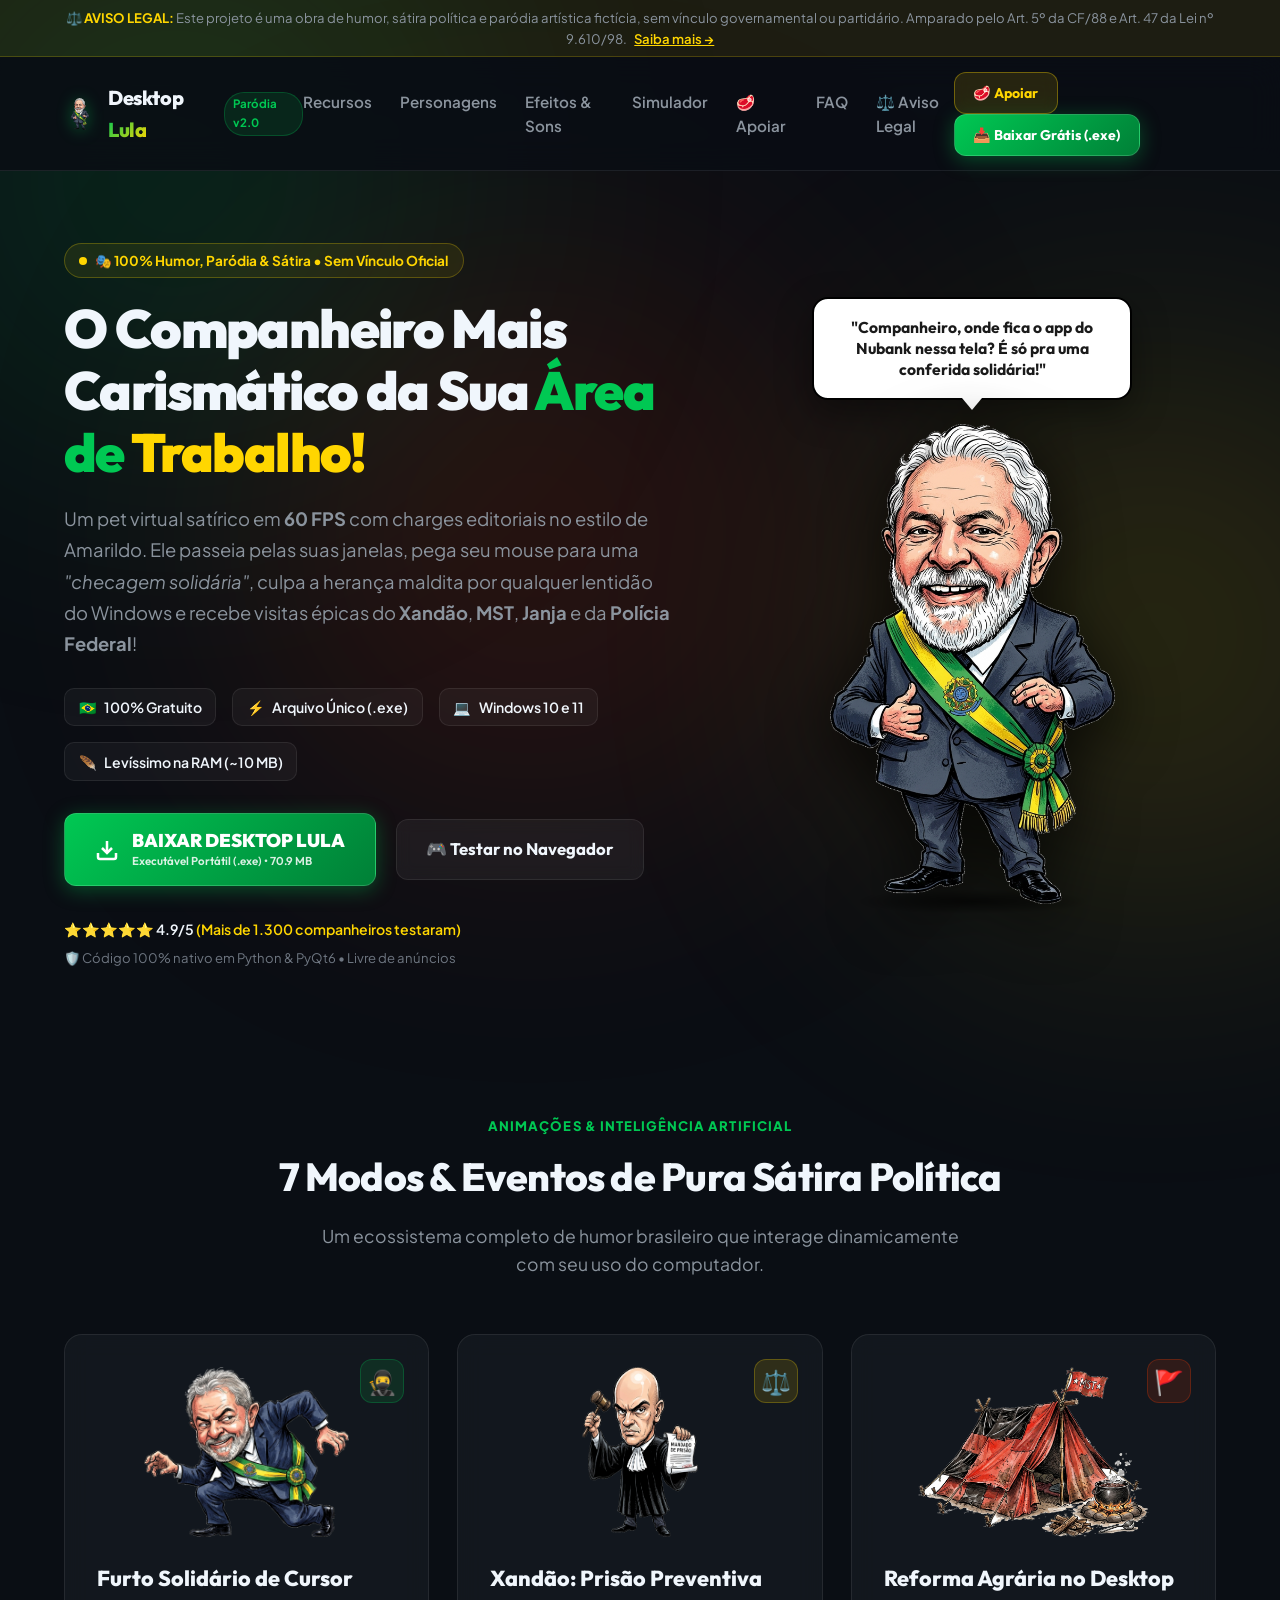
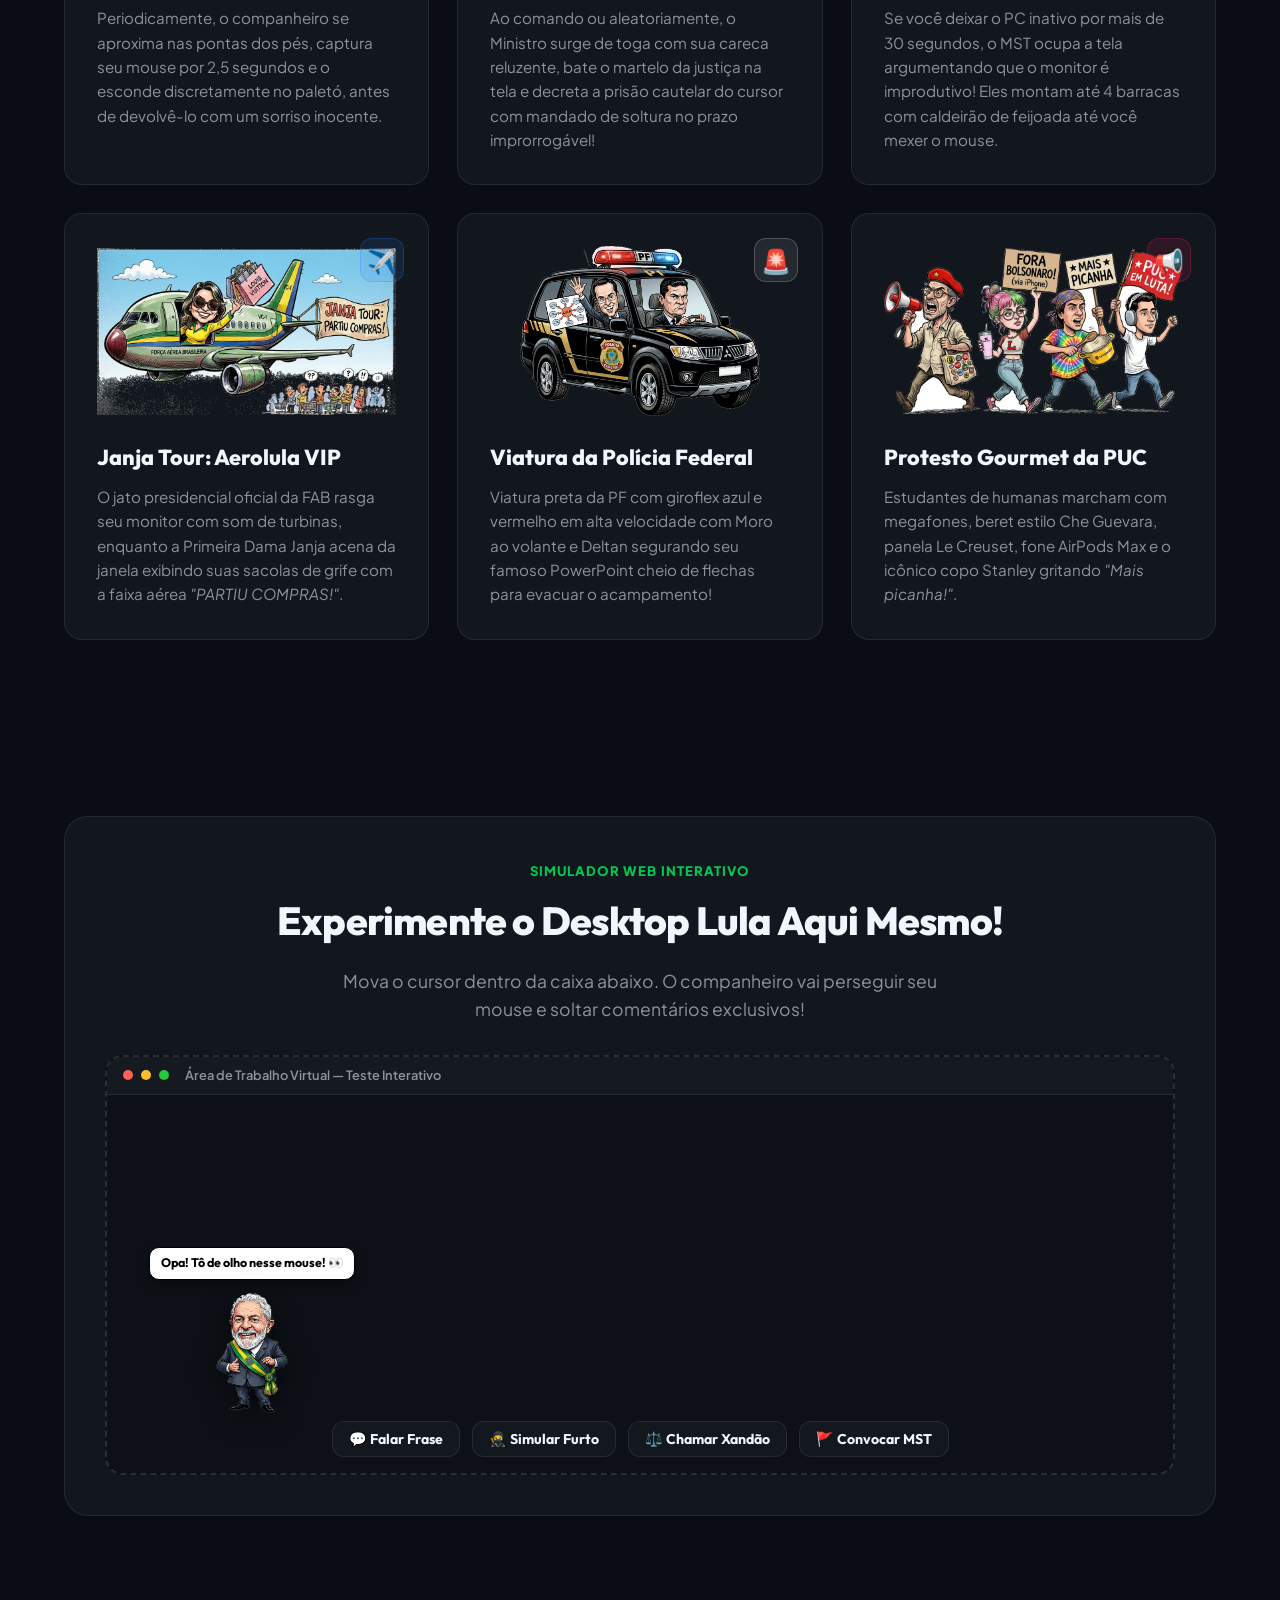
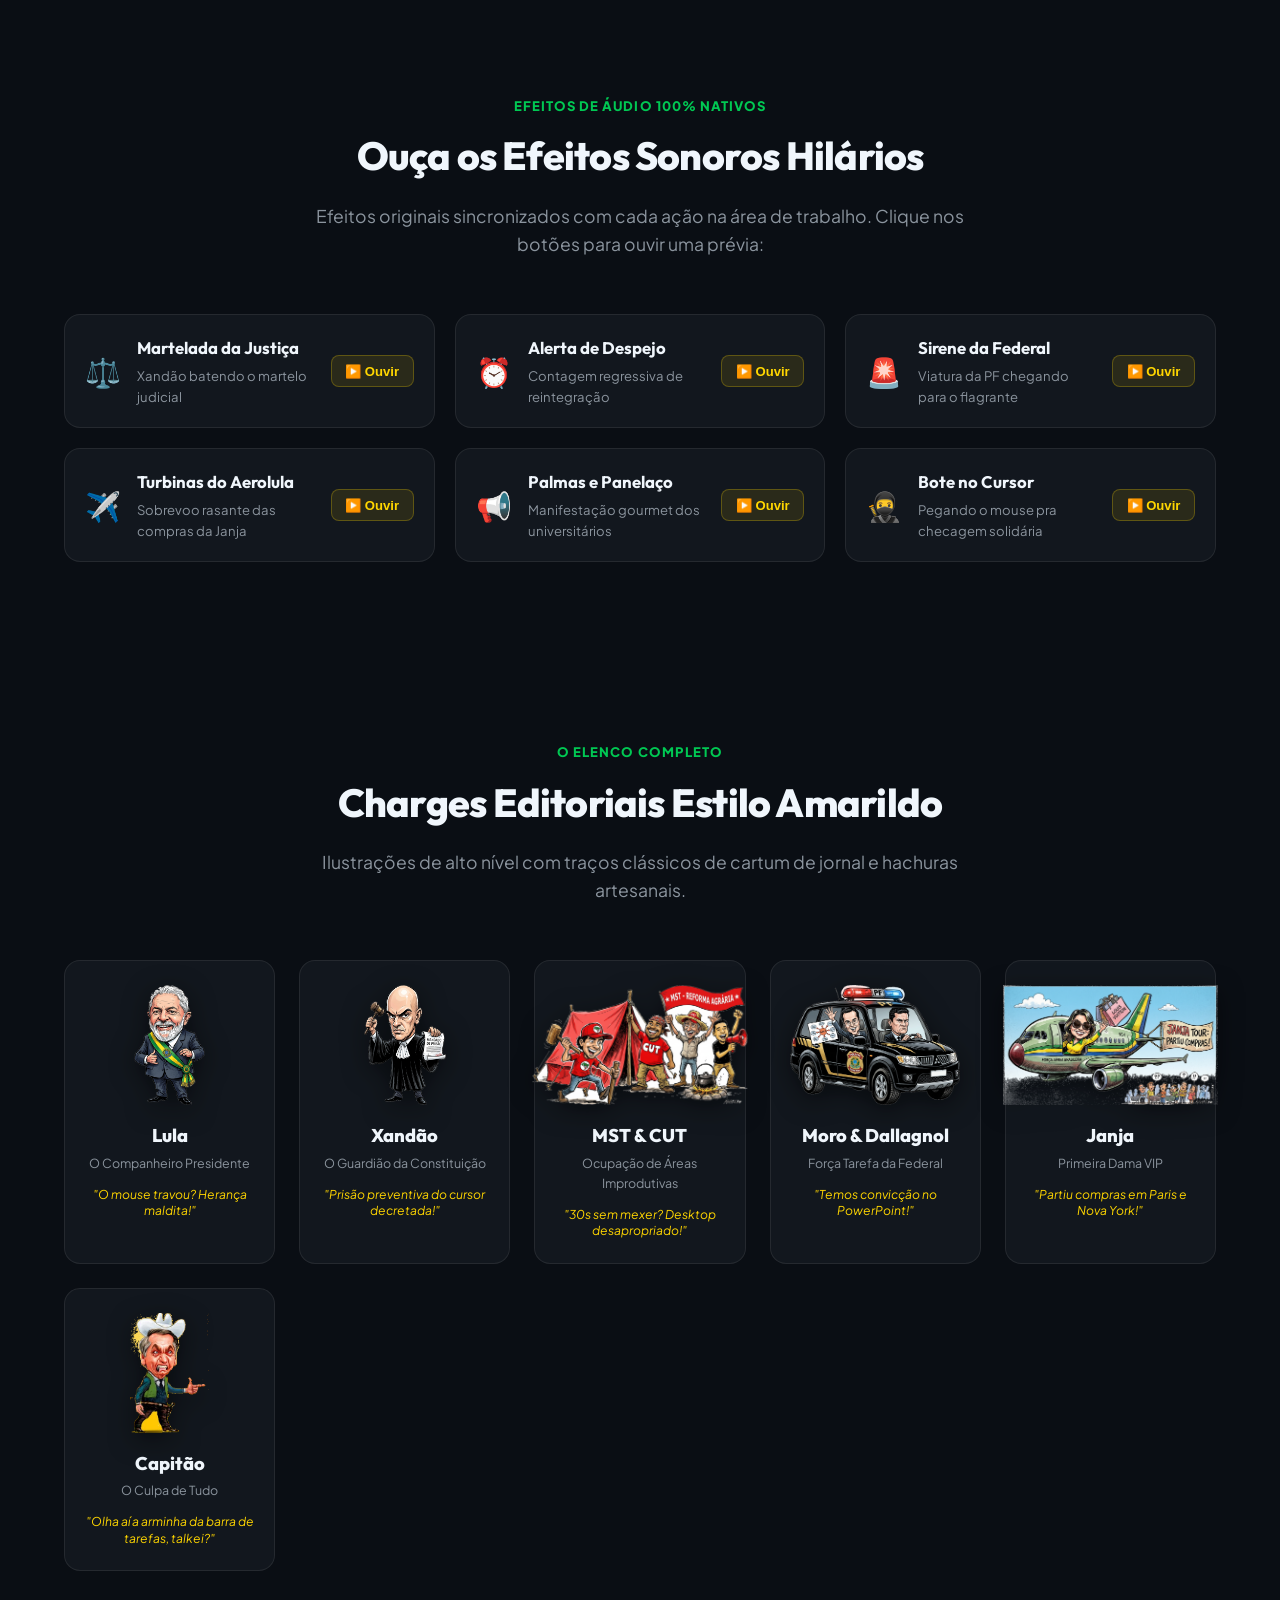
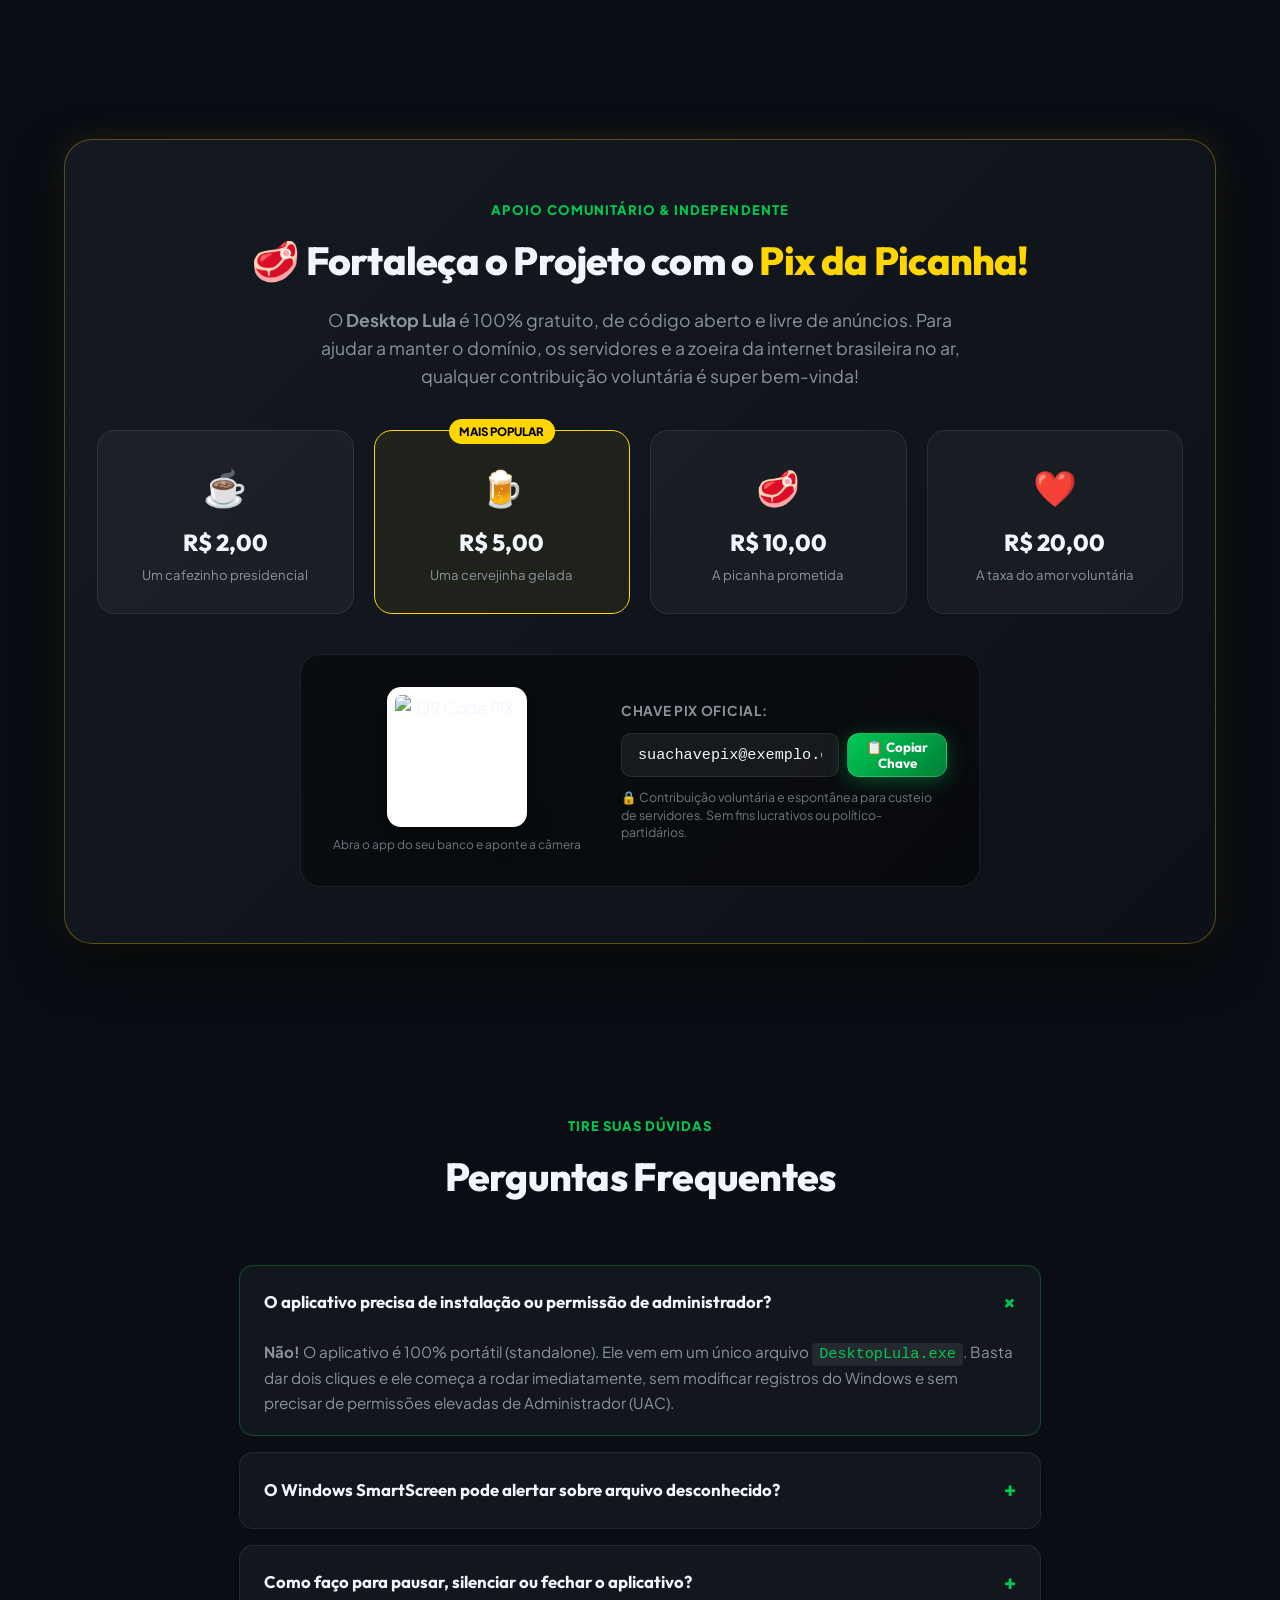
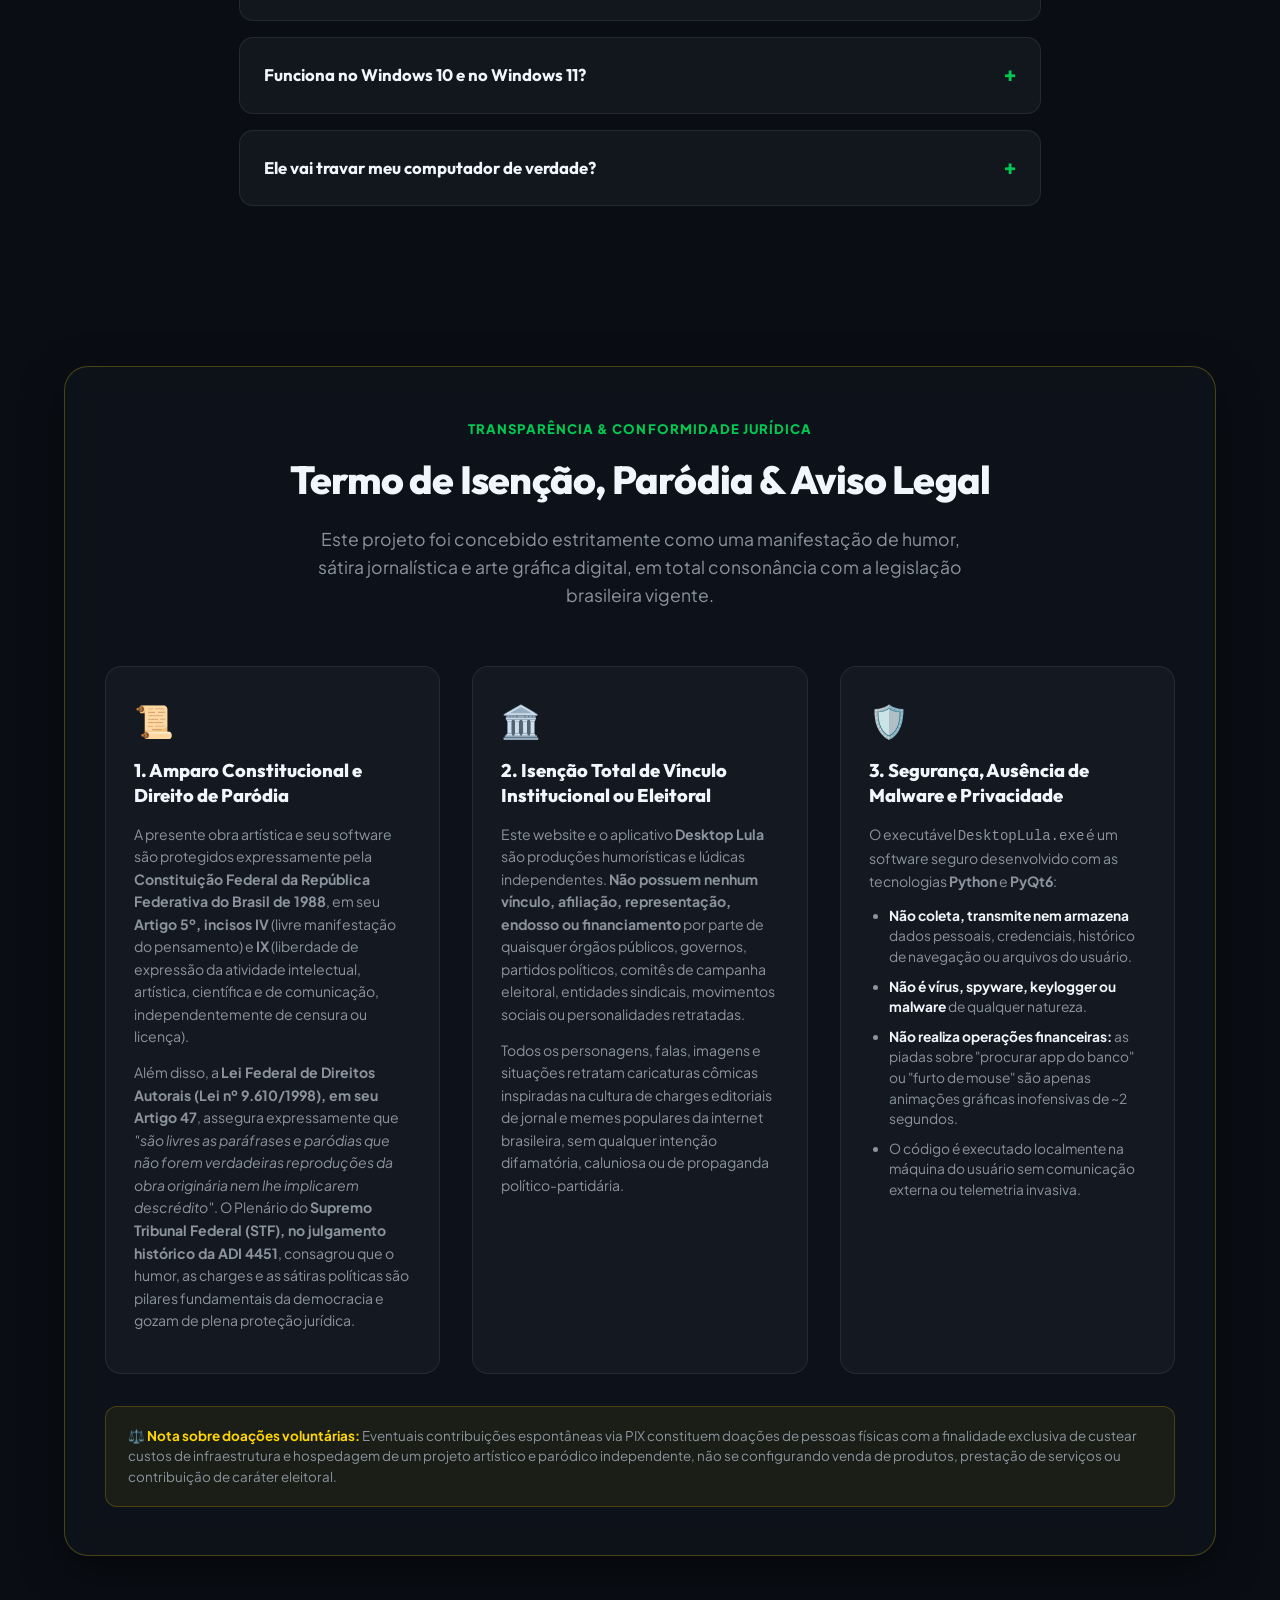
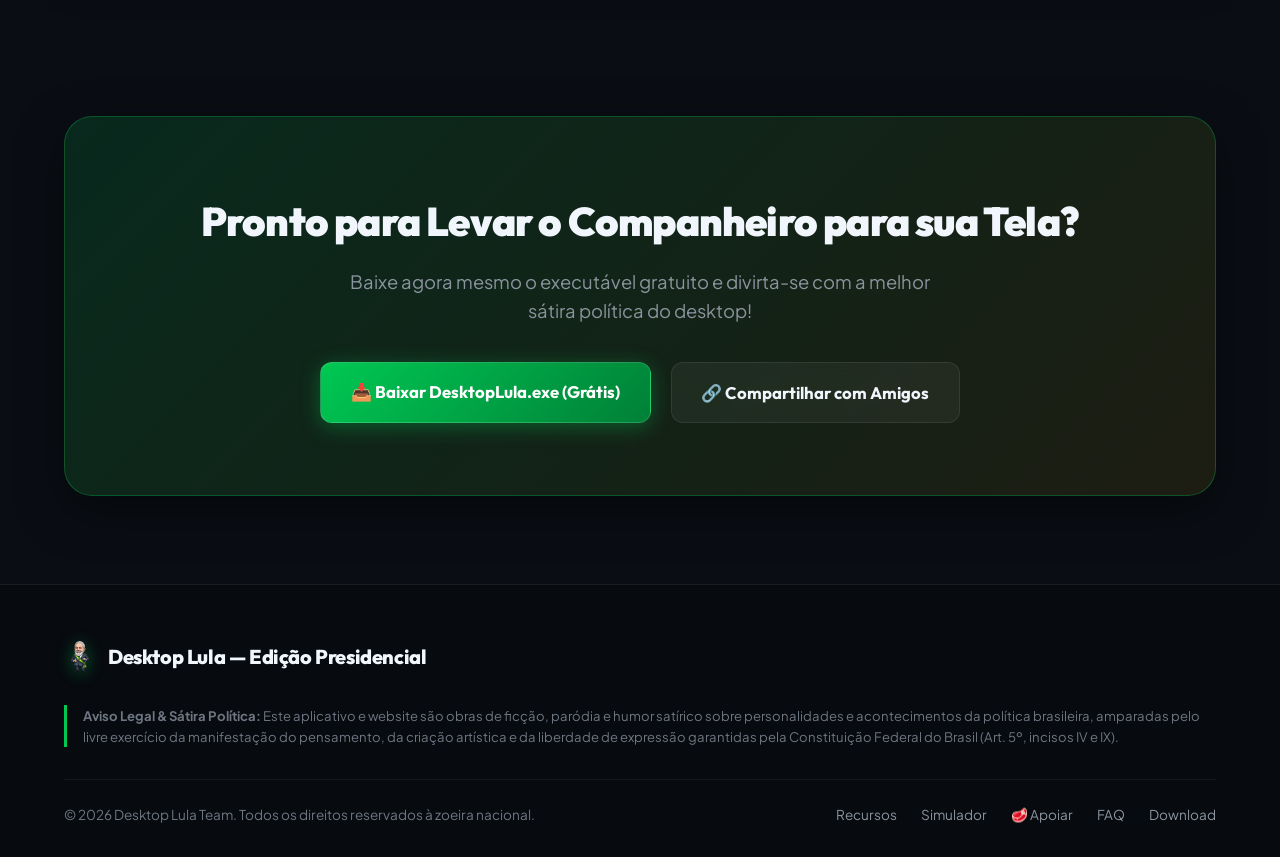
==== commit 34202e42: "feat: adiciona secao visivel de Pix da Picanha e botao Apoiar na navbar" ====
--- a/docs/index.html
+++ b/docs/index.html
@@ -98,11 +98,15 @@
         <a href="#personagens">Personagens</a>
         <a href="#sons">Efeitos & Sons</a>
         <a href="#demo">Simulador</a>
+        <a href="#doacao">🥩 Apoiar</a>
         <a href="#faq">FAQ</a>
         <a href="#aviso-legal">⚖️ Aviso Legal</a>
       </nav>
 
       <div class="nav-actions">
+        <a href="#doacao" class="btn btn-secondary btn-sm nav-btn-donate">
+          <span>🥩 Apoiar</span>
+        </a>
         <a href="https://github.com/pedrocentral09/luladesktop/releases/latest/download/DesktopLula.exe" class="btn btn-primary btn-sm" download>
           <span>📥 Baixar Grátis (.exe)</span>
         </a>
@@ -430,6 +434,63 @@
           <h3 class="cast-name">Capitão</h3>
           <p class="cast-role">O Culpa de Tudo</p>
           <span class="cast-quote">"Olha aí a arminha da barra de tarefas, talkei?"</span>
+        </div>
+      </div>
+    </div>
+  </section>
+
+  
+  <!-- Seção Dedicada de Doação e Apoio Solidário -->
+  <section class="section donation-section" id="doacao">
+    <div class="container text-center">
+      <div class="donation-box-main">
+        <span class="section-tag">Apoio Comunitário & Independente</span>
+        <h2 class="section-title">🥩 Fortaleça o Projeto com o <span class="highlight-yellow">Pix da Picanha!</span></h2>
+        <p class="section-desc">
+          O <strong>Desktop Lula</strong> é 100% gratuito, de código aberto e livre de anúncios. Para ajudar a manter o domínio, os servidores e a zoeira da internet brasileira no ar, qualquer contribuição voluntária é super bem-vinda!
+        </p>
+
+        <div class="donation-page-grid">
+          <div class="donation-tiers">
+            <div class="tier-card">
+              <span class="tier-icon">☕</span>
+              <h4>R$ 2,00</h4>
+              <p>Um cafezinho presidencial</p>
+            </div>
+            <div class="tier-card featured">
+              <span class="tier-badge">Mais Popular</span>
+              <span class="tier-icon">🍺</span>
+              <h4>R$ 5,00</h4>
+              <p>Uma cervejinha gelada</p>
+            </div>
+            <div class="tier-card">
+              <span class="tier-icon">🥩</span>
+              <h4>R$ 10,00</h4>
+              <p>A picanha prometida</p>
+            </div>
+            <div class="tier-card">
+              <span class="tier-icon">❤️</span>
+              <h4>R$ 20,00</h4>
+              <p>A taxa do amor voluntária</p>
+            </div>
+          </div>
+
+          <div class="donation-pix-container">
+            <div class="pix-qr-wrap">
+              <img src="https://api.qrserver.com/v1/create-qr-code/?size=180x180&amp;data=suachavepix@exemplo.com.br" alt="QR Code PIX" id="page-pix-qr" class="page-pix-qr">
+              <span class="qr-label">Abra o app do seu banco e aponte a câmera</span>
+            </div>
+            <div class="pix-copy-wrap">
+              <label class="pix-field-label">Chave PIX Oficial:</label>
+              <div class="pix-input-group">
+                <input type="text" readonly id="page-pix-key" value="suachavepix@exemplo.com.br" class="page-pix-input">
+                <button class="btn btn-primary" id="btn-copy-page-pix">📋 Copiar Chave</button>
+              </div>
+              <p class="pix-disclaimer-mini">
+                🔒 Contribuição voluntária e espontânea para custeio de servidores. Sem fins lucrativos ou político-partidários.
+              </p>
+            </div>
+          </div>
         </div>
       </div>
     </div>
@@ -596,6 +657,7 @@
         <div class="footer-links">
           <a href="#recursos">Recursos</a>
           <a href="#demo">Simulador</a>
+        <a href="#doacao">🥩 Apoiar</a>
           <a href="#faq">FAQ</a>
           <a href="https://github.com/pedrocentral09/luladesktop/releases/latest/download/DesktopLula.exe" download>Download</a>
         </div>
--- a/docs/styles.css
+++ b/docs/styles.css
@@ -1309,3 +1309,170 @@
 .legal-notice-box strong {
   color: var(--color-yellow);
 }
+
+/* ==========================================================================
+   Dedicated Donation Section Styles
+   ========================================================================== */
+
+.donation-section {
+  padding: 5rem 0;
+}
+
+.donation-box-main {
+  background: linear-gradient(135deg, rgba(22, 27, 34, 0.95) 0%, rgba(13, 17, 23, 0.95) 100%);
+  border: 1px solid rgba(255, 214, 0, 0.3);
+  border-radius: 28px;
+  padding: 3.5rem 2rem;
+  box-shadow: 0 20px 50px rgba(0, 0, 0, 0.6), 0 0 30px rgba(255, 214, 0, 0.1);
+}
+
+.donation-page-grid {
+  display: flex;
+  flex-direction: column;
+  gap: 2.5rem;
+  margin-top: 2.5rem;
+}
+
+.donation-tiers {
+  display: grid;
+  grid-template-columns: repeat(auto-fit, minmax(200px, 1fr));
+  gap: 1.25rem;
+}
+
+.tier-card {
+  background: rgba(255, 255, 255, 0.04);
+  border: 1px solid var(--border-card);
+  border-radius: 18px;
+  padding: 1.75rem 1rem;
+  position: relative;
+  transition: var(--transition-fast);
+}
+
+.tier-card:hover {
+  border-color: var(--color-green);
+  transform: translateY(-3px);
+}
+
+.tier-card.featured {
+  border-color: var(--color-yellow);
+  background: rgba(255, 214, 0, 0.06);
+}
+
+.tier-badge {
+  position: absolute;
+  top: -12px;
+  left: 50%;
+  transform: translateX(-50%);
+  background: var(--color-yellow);
+  color: #000;
+  font-size: 0.72rem;
+  font-weight: 800;
+  padding: 0.2rem 0.65rem;
+  border-radius: 20px;
+  text-transform: uppercase;
+}
+
+.tier-icon {
+  font-size: 2.2rem;
+  display: block;
+  margin-bottom: 0.5rem;
+}
+
+.tier-card h4 {
+  font-family: var(--font-heading);
+  font-size: 1.45rem;
+  font-weight: 800;
+  color: var(--text-main);
+  margin-bottom: 0.2rem;
+}
+
+.tier-card p {
+  font-size: 0.82rem;
+  color: var(--text-muted);
+}
+
+.donation-pix-container {
+  display: flex;
+  flex-wrap: wrap;
+  align-items: center;
+  justify-content: center;
+  gap: 2.5rem;
+  background: rgba(0, 0, 0, 0.4);
+  border: 1px solid var(--border-card);
+  border-radius: 20px;
+  padding: 2rem;
+  max-width: 680px;
+  margin: 0 auto;
+}
+
+.pix-qr-wrap {
+  display: flex;
+  flex-direction: column;
+  align-items: center;
+  gap: 0.5rem;
+}
+
+.page-pix-qr {
+  width: 140px;
+  height: 140px;
+  background: #ffffff;
+  padding: 8px;
+  border-radius: 14px;
+  box-shadow: 0 8px 25px rgba(0, 0, 0, 0.5);
+}
+
+.qr-label {
+  font-size: 0.75rem;
+  color: var(--text-dim);
+}
+
+.pix-copy-wrap {
+  flex: 1;
+  min-width: 260px;
+  display: flex;
+  flex-direction: column;
+  gap: 0.75rem;
+  text-align: left;
+}
+
+.pix-field-label {
+  font-size: 0.85rem;
+  font-weight: 700;
+  color: var(--text-muted);
+  text-transform: uppercase;
+  letter-spacing: 0.05em;
+}
+
+.pix-input-group {
+  display: flex;
+  gap: 0.5rem;
+}
+
+.page-pix-input {
+  flex: 1;
+  background: rgba(255, 255, 255, 0.06);
+  border: 1px solid var(--border-card);
+  border-radius: 10px;
+  padding: 0.75rem 1rem;
+  color: var(--text-main);
+  font-family: monospace;
+  font-size: 0.95rem;
+  outline: none;
+}
+
+.pix-disclaimer-mini {
+  font-size: 0.78rem;
+  color: var(--text-dim);
+  line-height: 1.4;
+}
+
+.nav-btn-donate {
+  background: rgba(255, 214, 0, 0.12);
+  border-color: rgba(255, 214, 0, 0.35);
+  color: var(--color-yellow);
+}
+
+.nav-btn-donate:hover {
+  background: var(--color-yellow);
+  color: #000;
+}
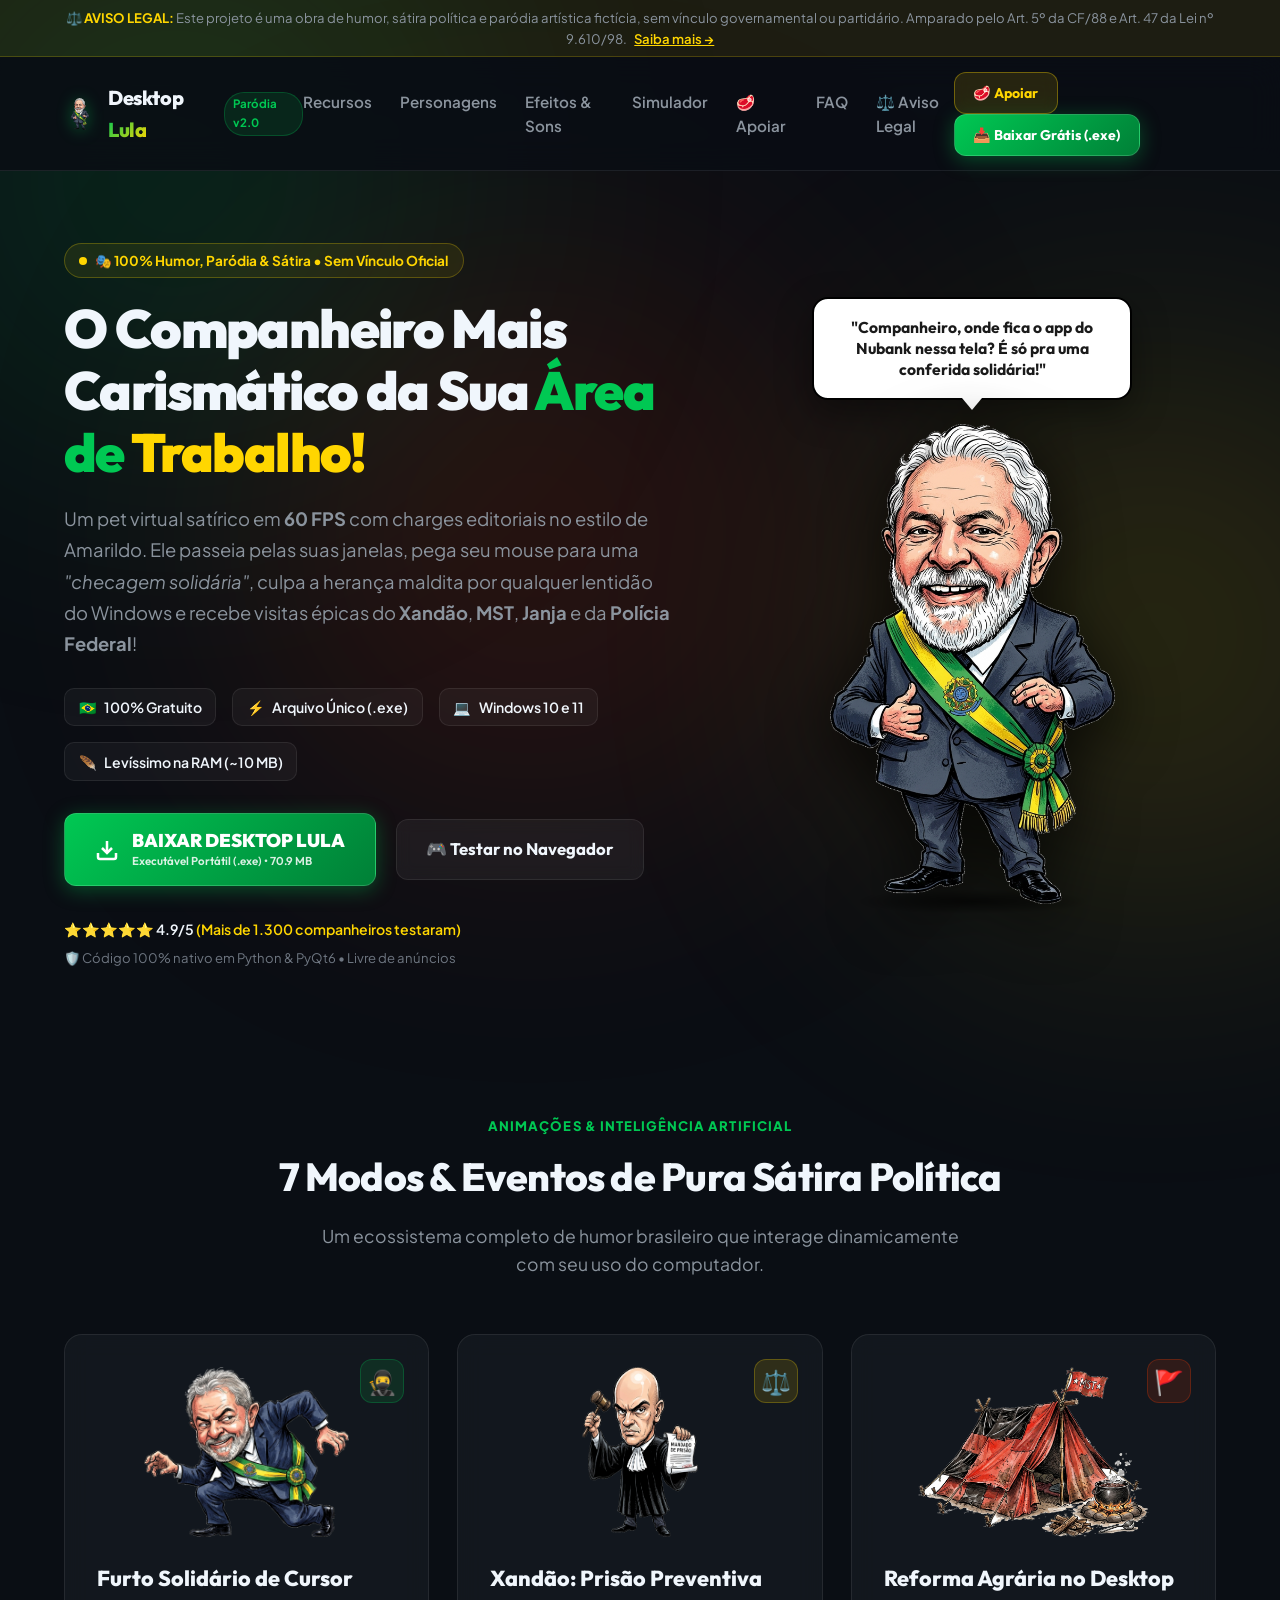
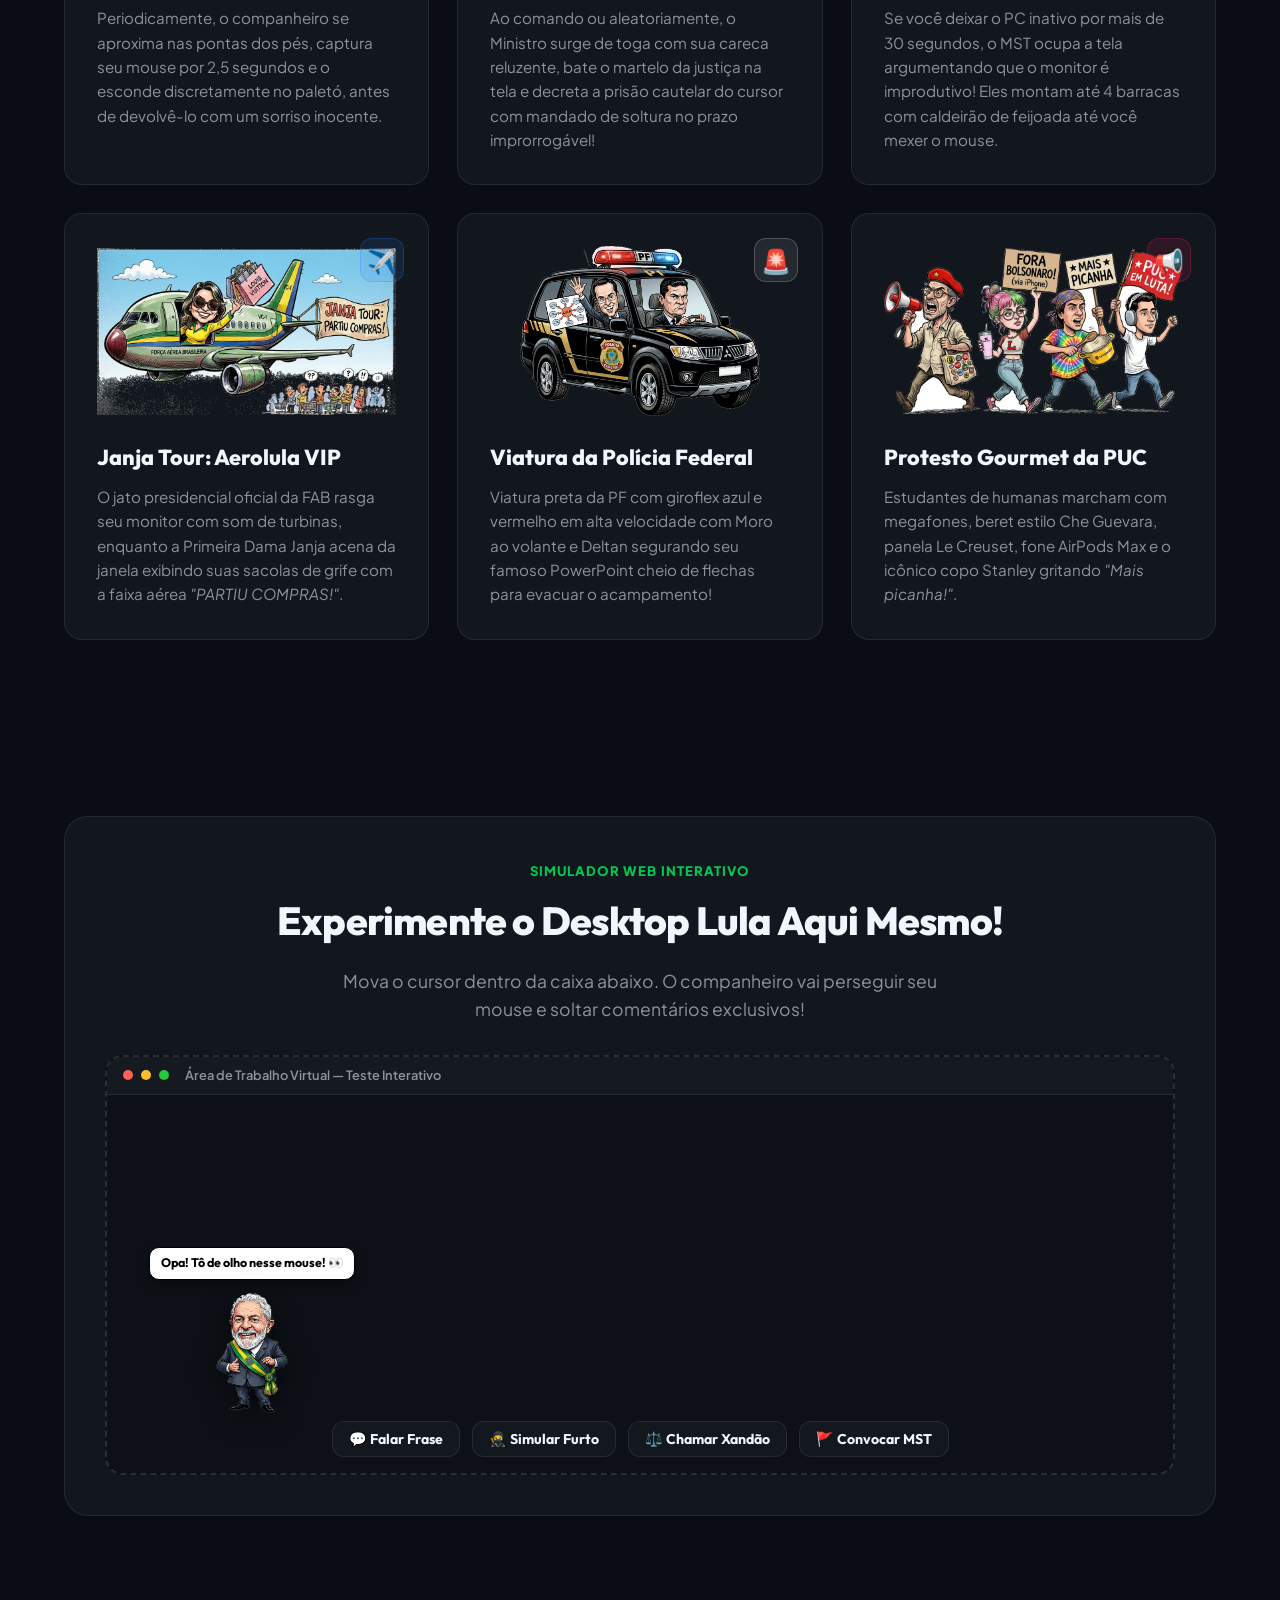
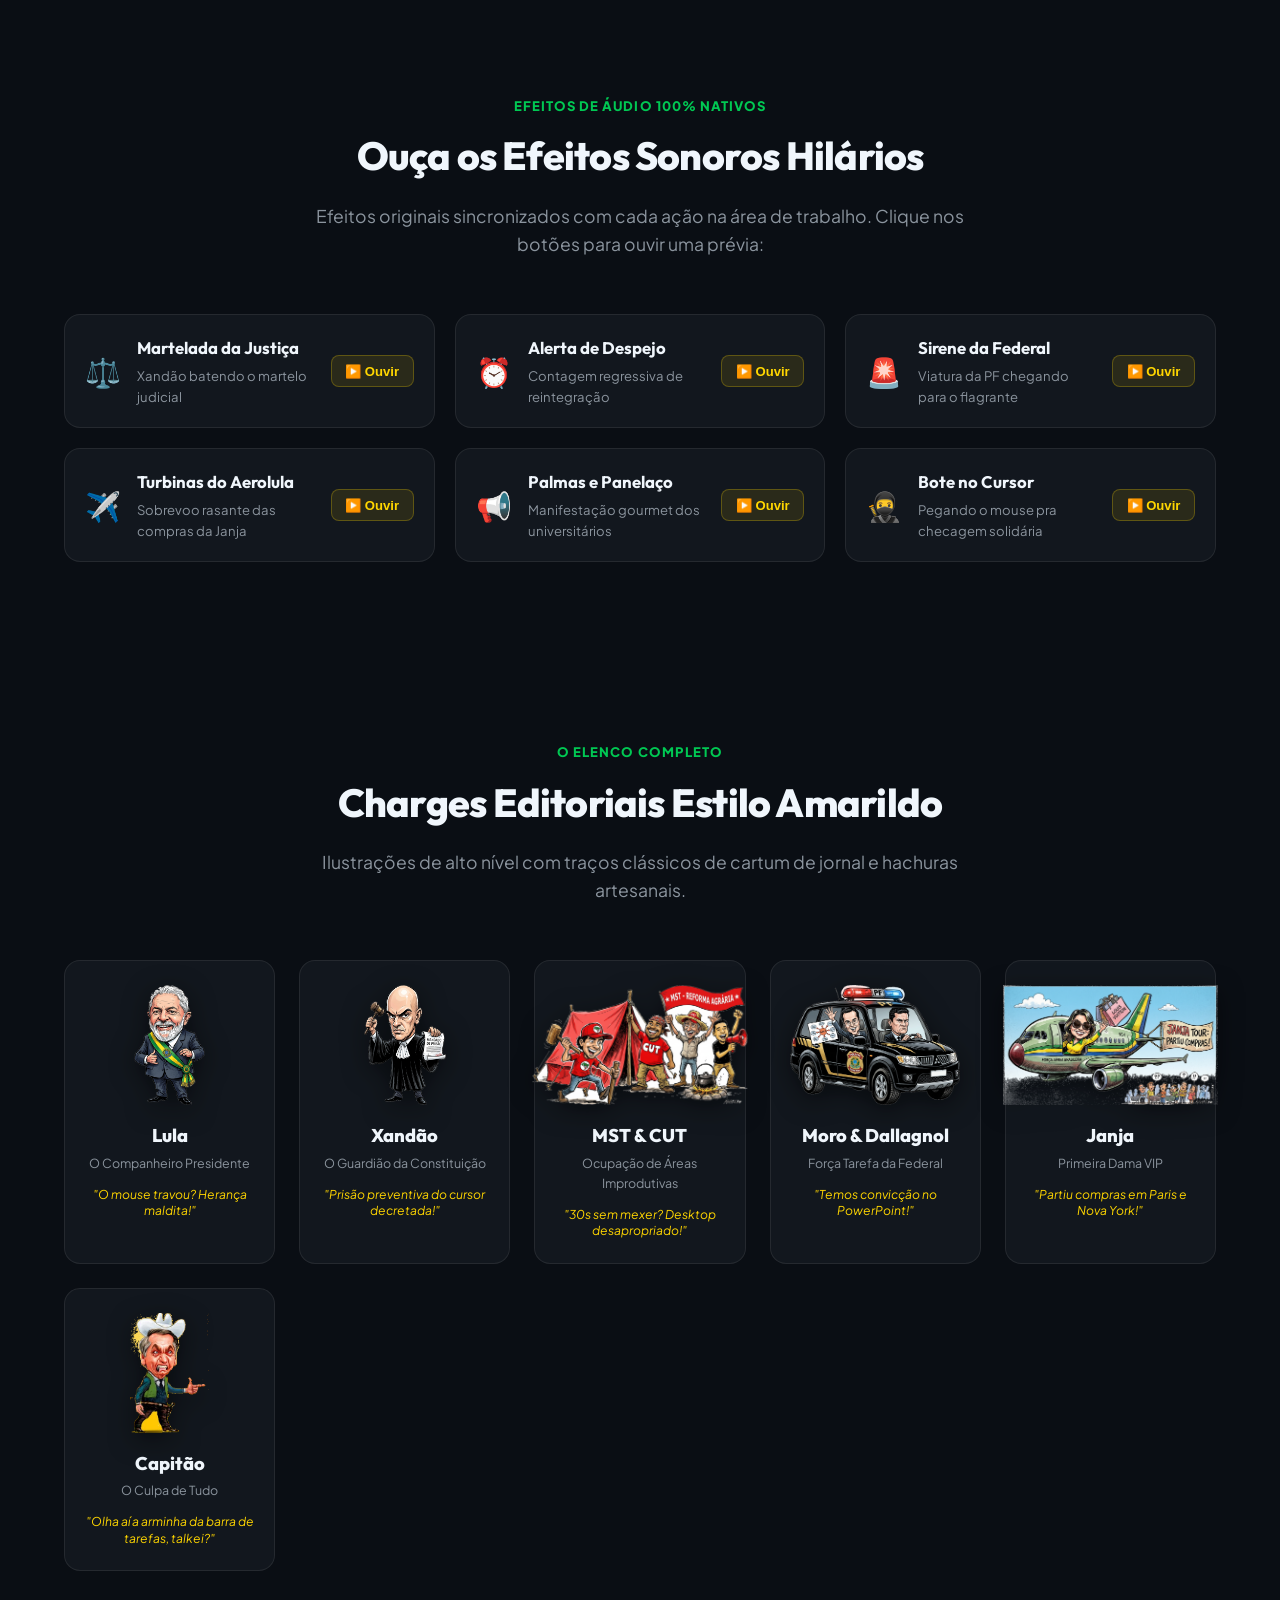
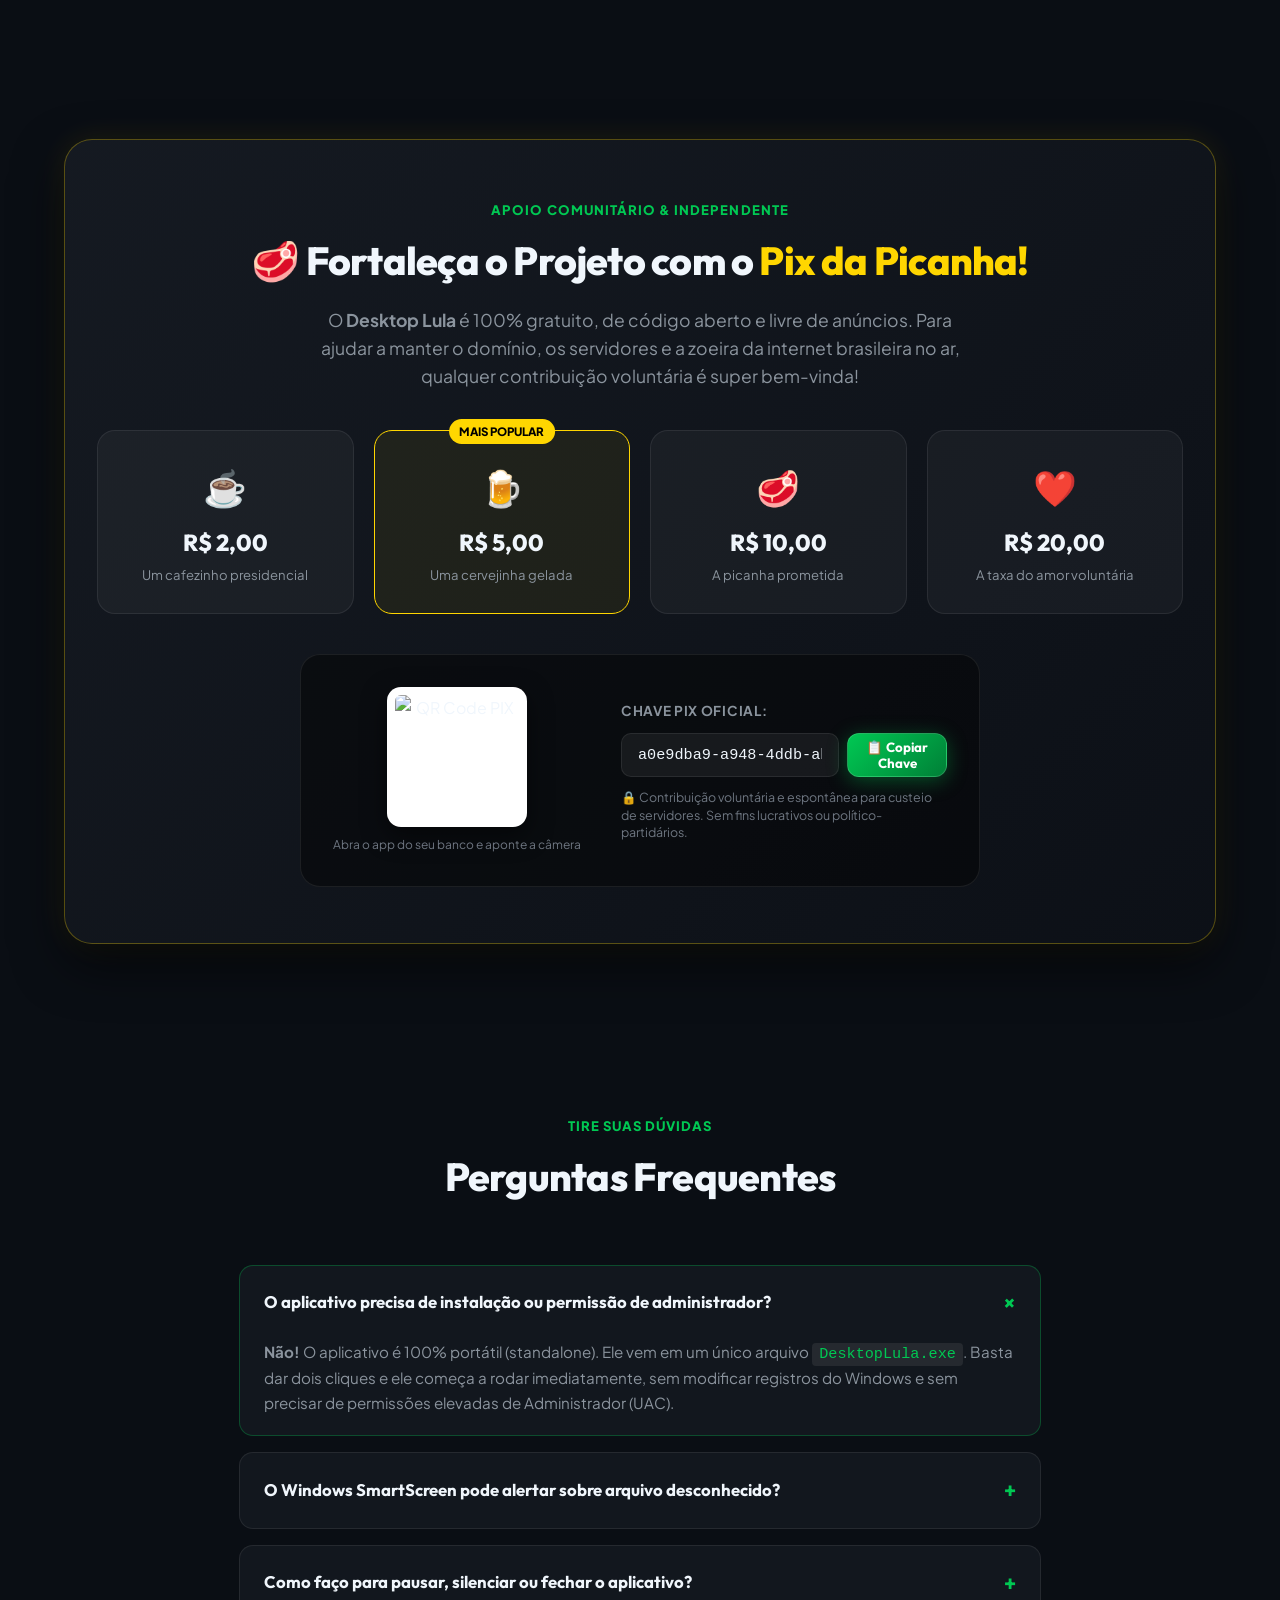
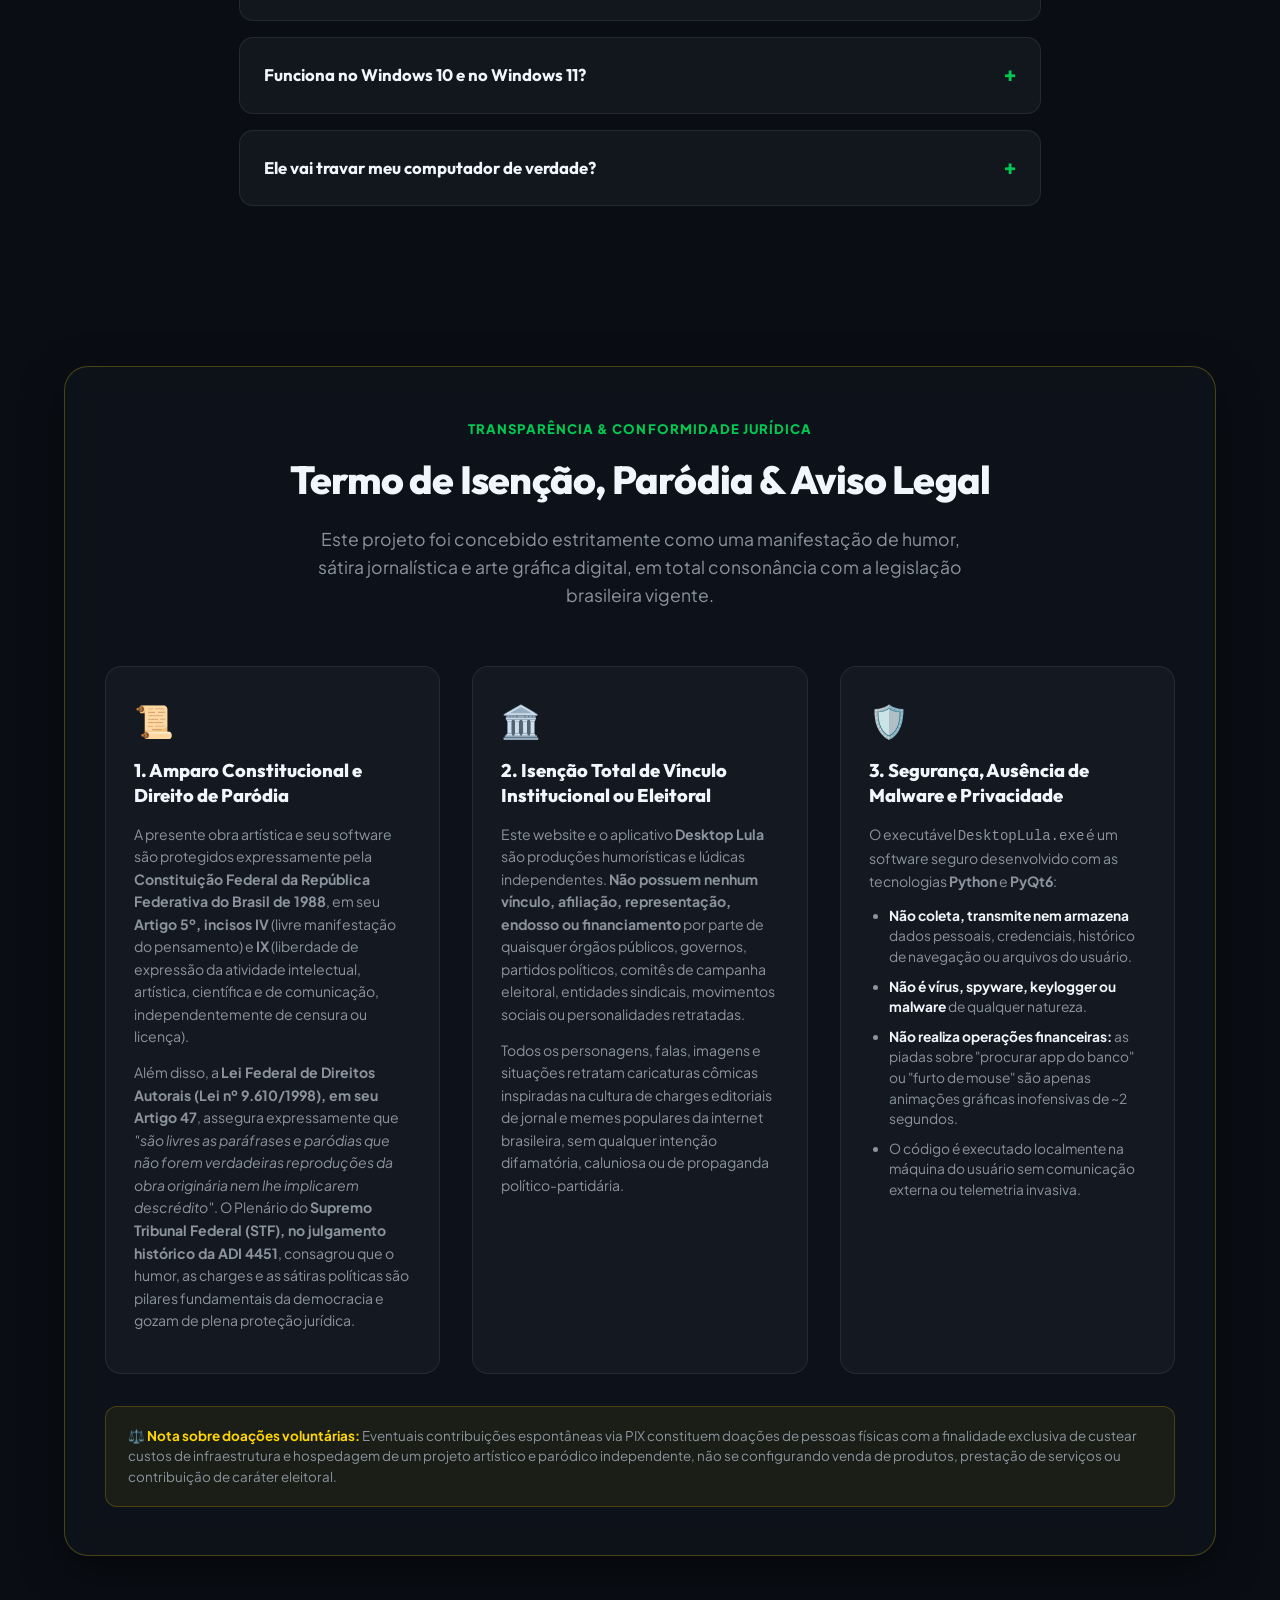
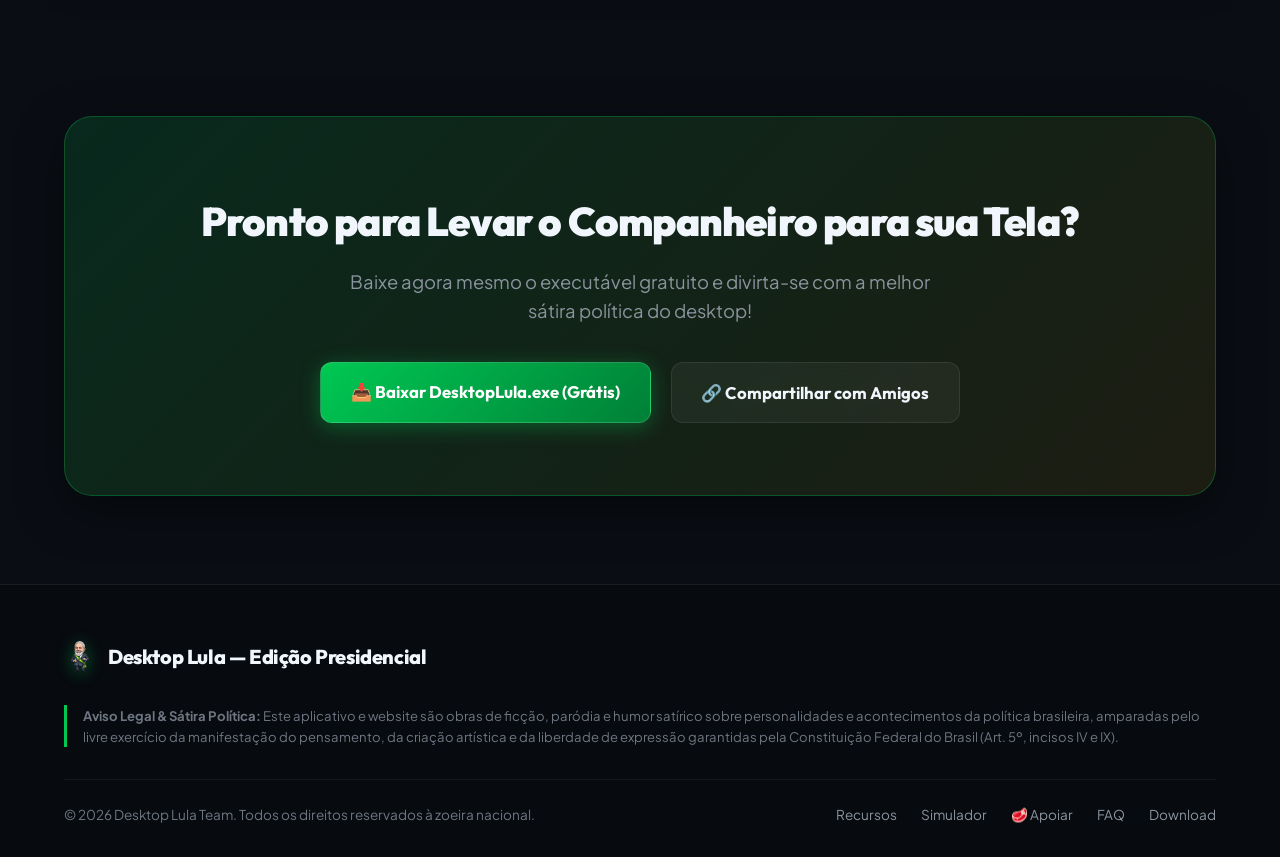
==== commit d478bf07: "feat: adiciona chave PIX oficial e atualiza QR Codes" ====
--- a/docs/index.html
+++ b/docs/index.html
@@ -477,13 +477,13 @@
 
           <div class="donation-pix-container">
             <div class="pix-qr-wrap">
-              <img src="https://api.qrserver.com/v1/create-qr-code/?size=180x180&amp;data=suachavepix@exemplo.com.br" alt="QR Code PIX" id="page-pix-qr" class="page-pix-qr">
+              <img src="https://api.qrserver.com/v1/create-qr-code/?size=180x180&amp;data=a0e9dba9-a948-4ddb-abc4-04b74224f15b" alt="QR Code PIX" id="page-pix-qr" class="page-pix-qr">
               <span class="qr-label">Abra o app do seu banco e aponte a câmera</span>
             </div>
             <div class="pix-copy-wrap">
               <label class="pix-field-label">Chave PIX Oficial:</label>
               <div class="pix-input-group">
-                <input type="text" readonly id="page-pix-key" value="suachavepix@exemplo.com.br" class="page-pix-input">
+                <input type="text" readonly id="page-pix-key" value="a0e9dba9-a948-4ddb-abc4-04b74224f15b" class="page-pix-input">
                 <button class="btn btn-primary" id="btn-copy-page-pix">📋 Copiar Chave</button>
               </div>
               <p class="pix-disclaimer-mini">
@@ -697,14 +697,14 @@
         <div class="pix-info">
           <span class="pix-label">Chave PIX (Aleatória / E-mail):</span>
           <div class="pix-key-wrapper">
-            <input type="text" readonly id="pix-key-input" value="suachavepix@exemplo.com.br" class="pix-input">
+            <input type="text" readonly id="pix-key-input" value="a0e9dba9-a948-4ddb-abc4-04b74224f15b" class="pix-input">
             <button class="btn btn-sm btn-primary" id="btn-copy-pix">
               <span id="copy-pix-text">📋 Copiar Chave</span>
             </button>
           </div>
         </div>
         <div class="pix-qr-section">
-          <img src="https://api.qrserver.com/v1/create-qr-code/?size=140x140&data=suachavepix@exemplo.com.br" alt="QR Code PIX" id="pix-qr-img" class="pix-qr">
+          <img src="https://api.qrserver.com/v1/create-qr-code/?size=140x140&data=a0e9dba9-a948-4ddb-abc4-04b74224f15b" alt="QR Code PIX" id="pix-qr-img" class="pix-qr">
           <span class="pix-qr-hint">Abra o app do seu banco e aponte a câmera</span>
         </div>
       </div>
